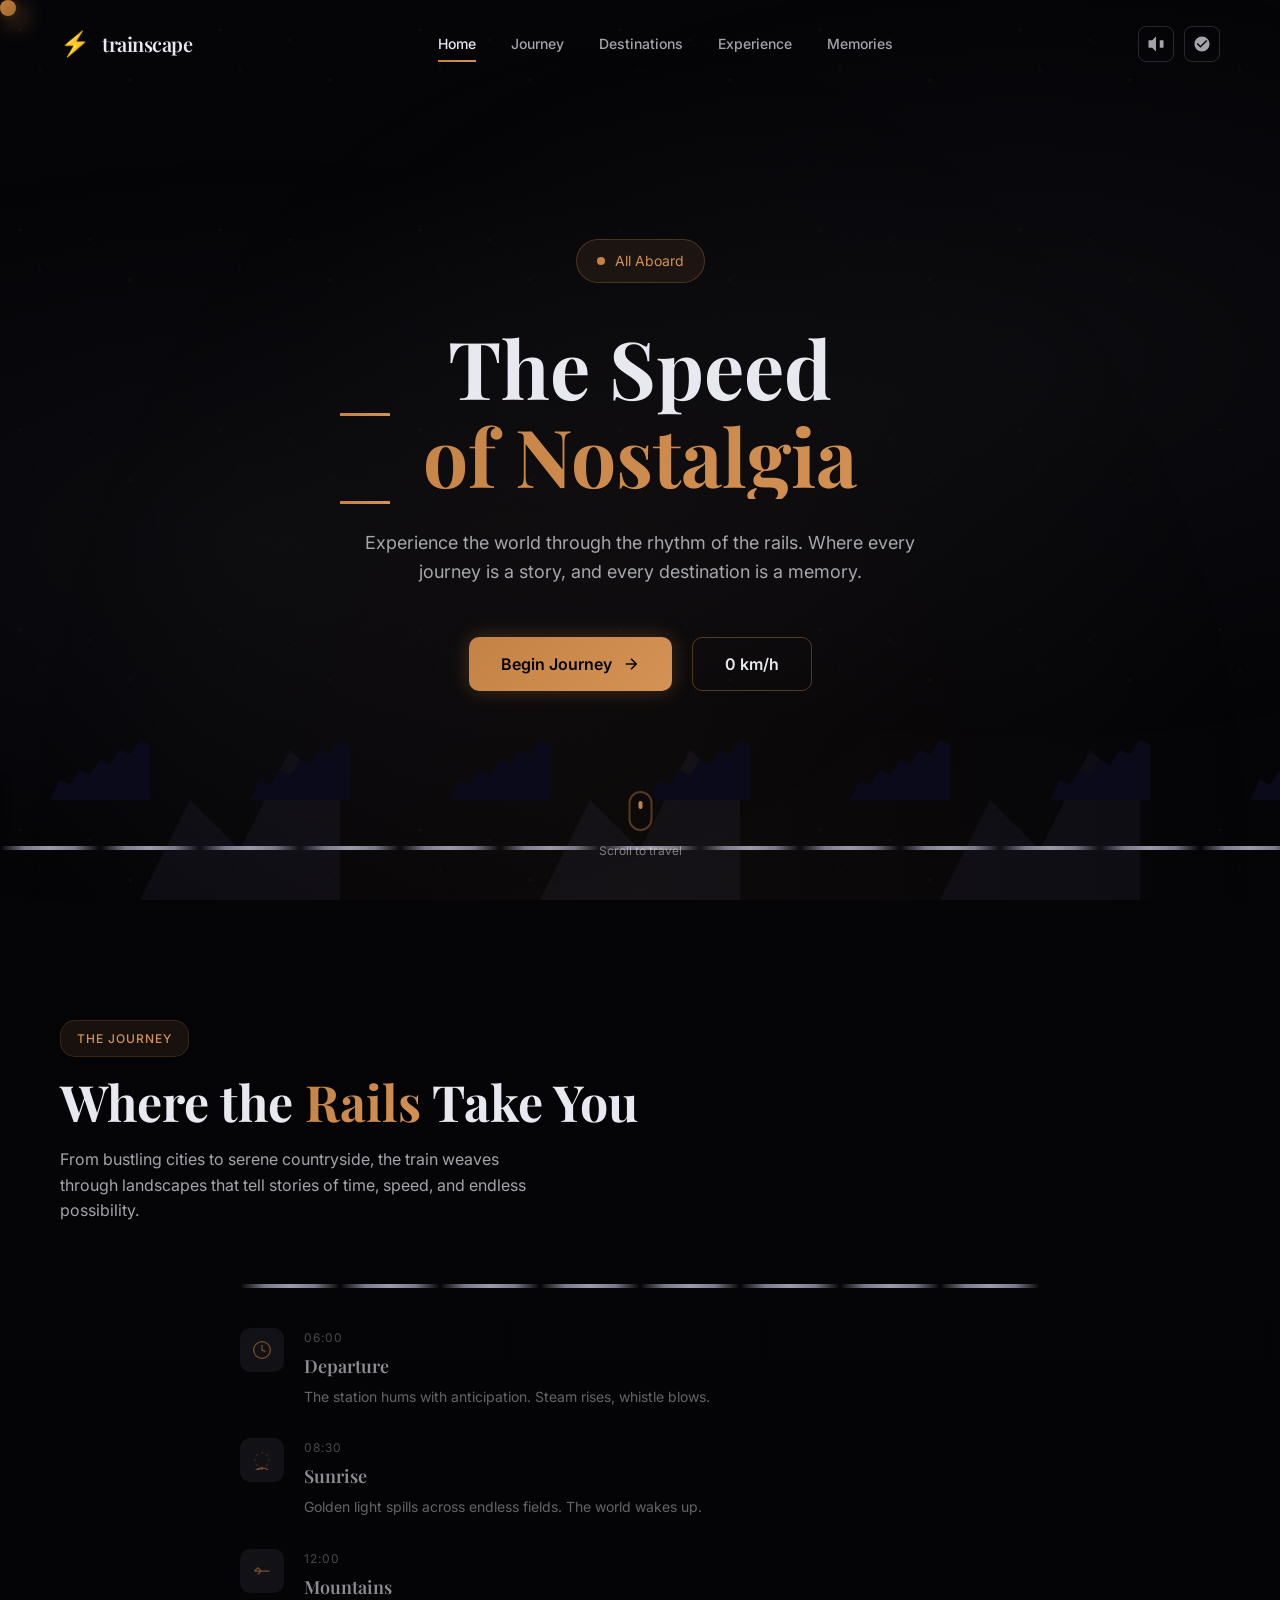
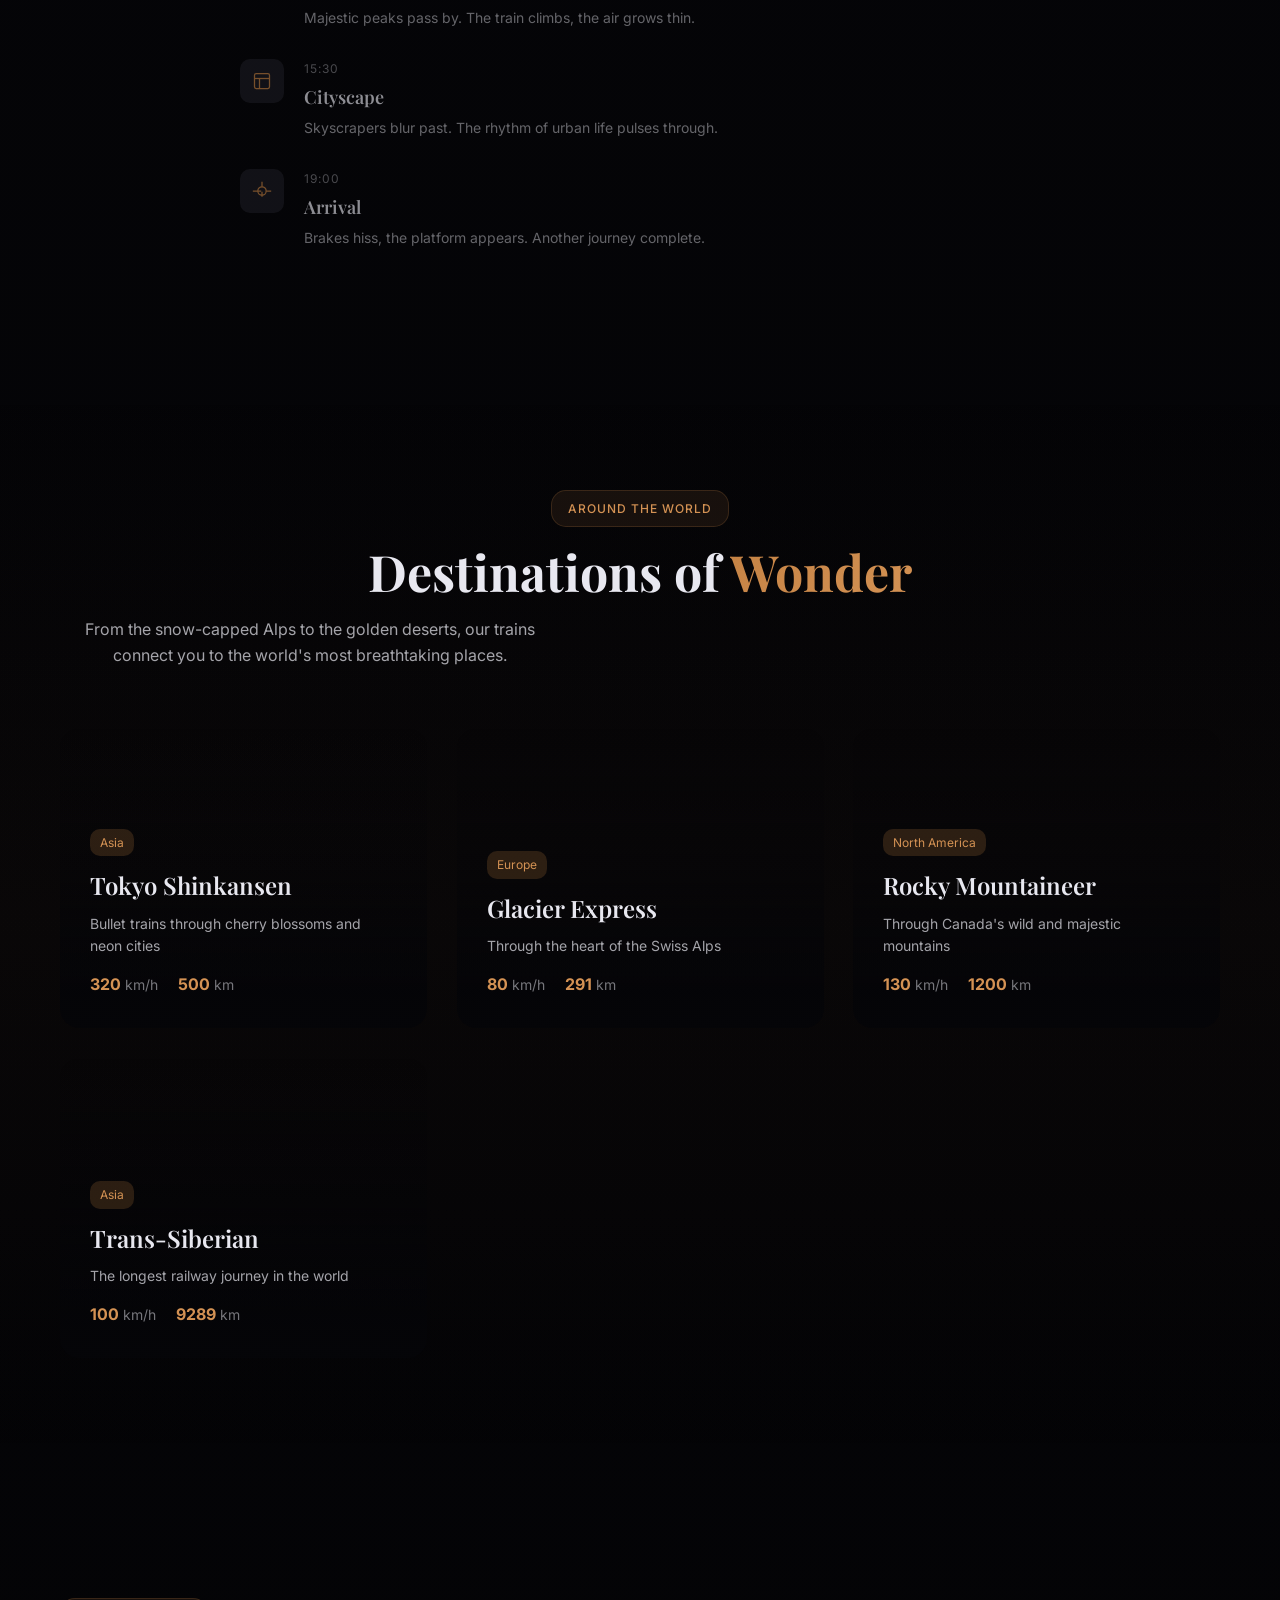
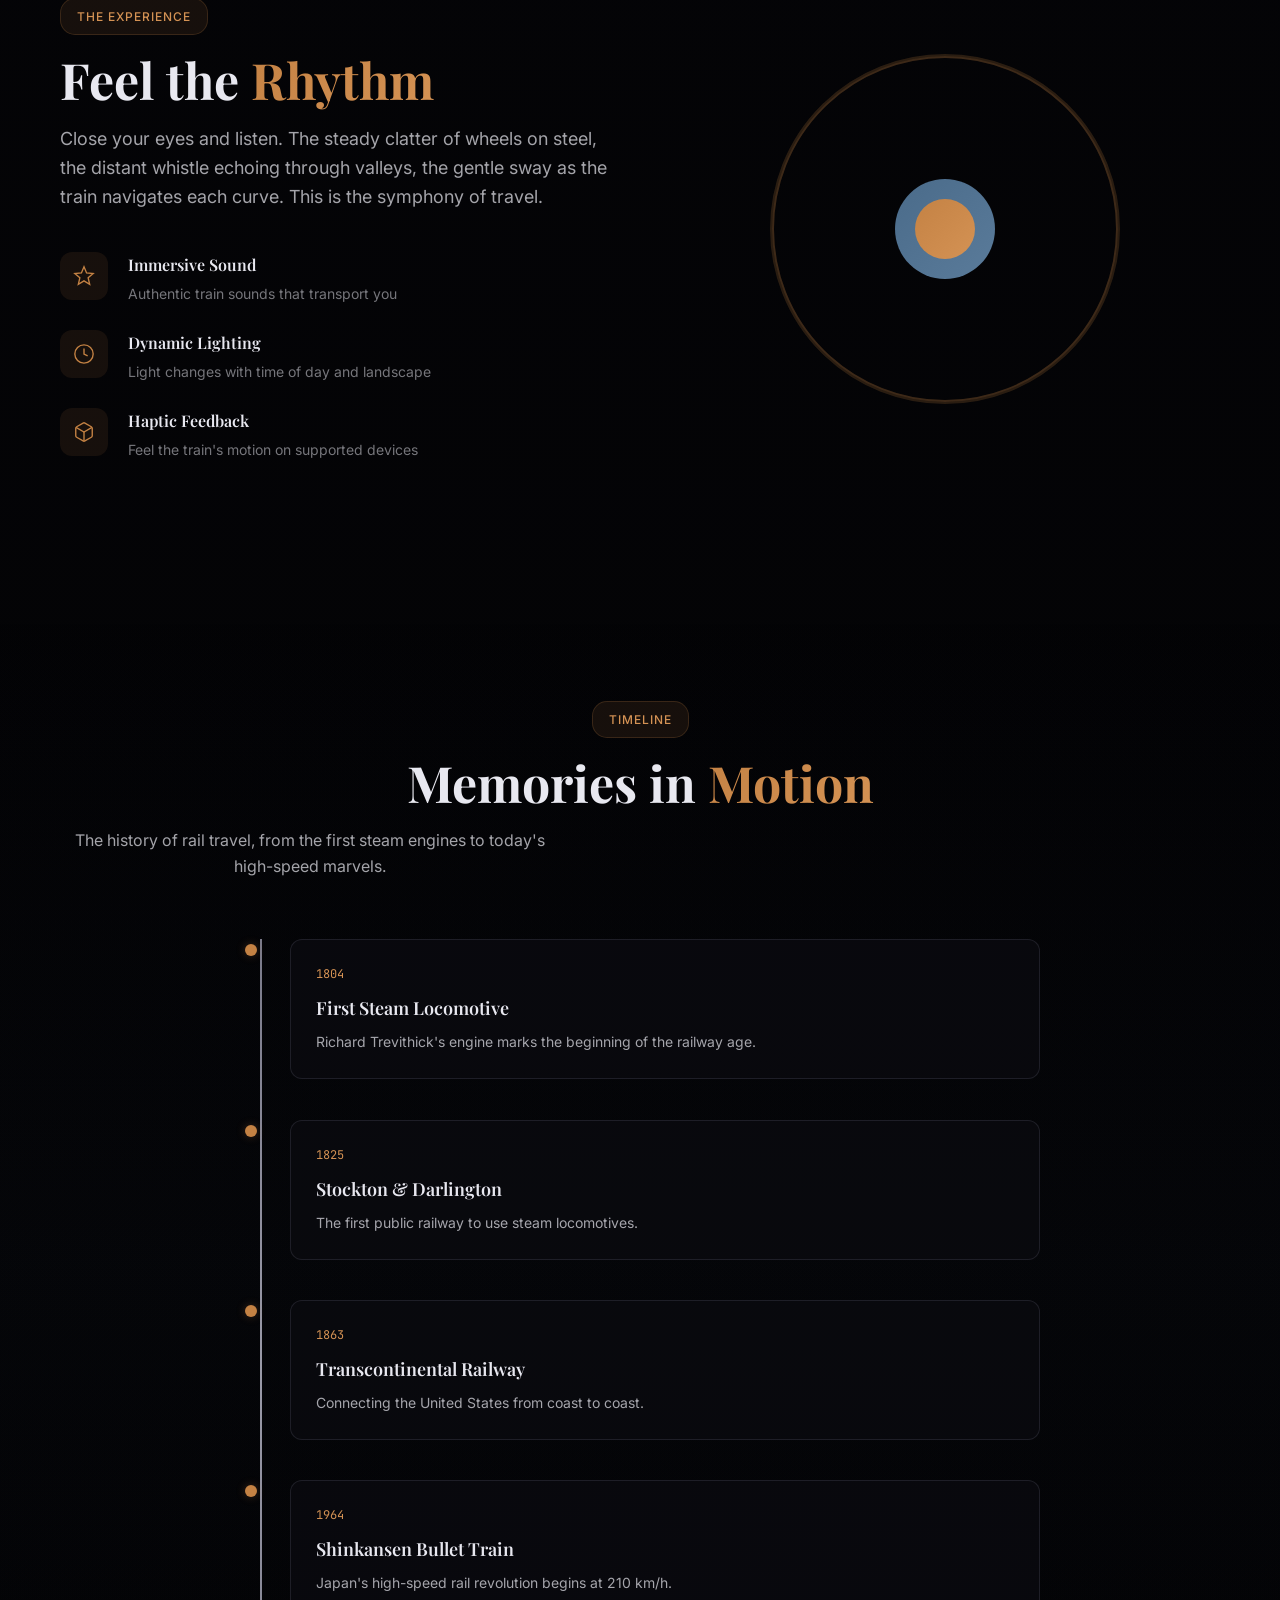
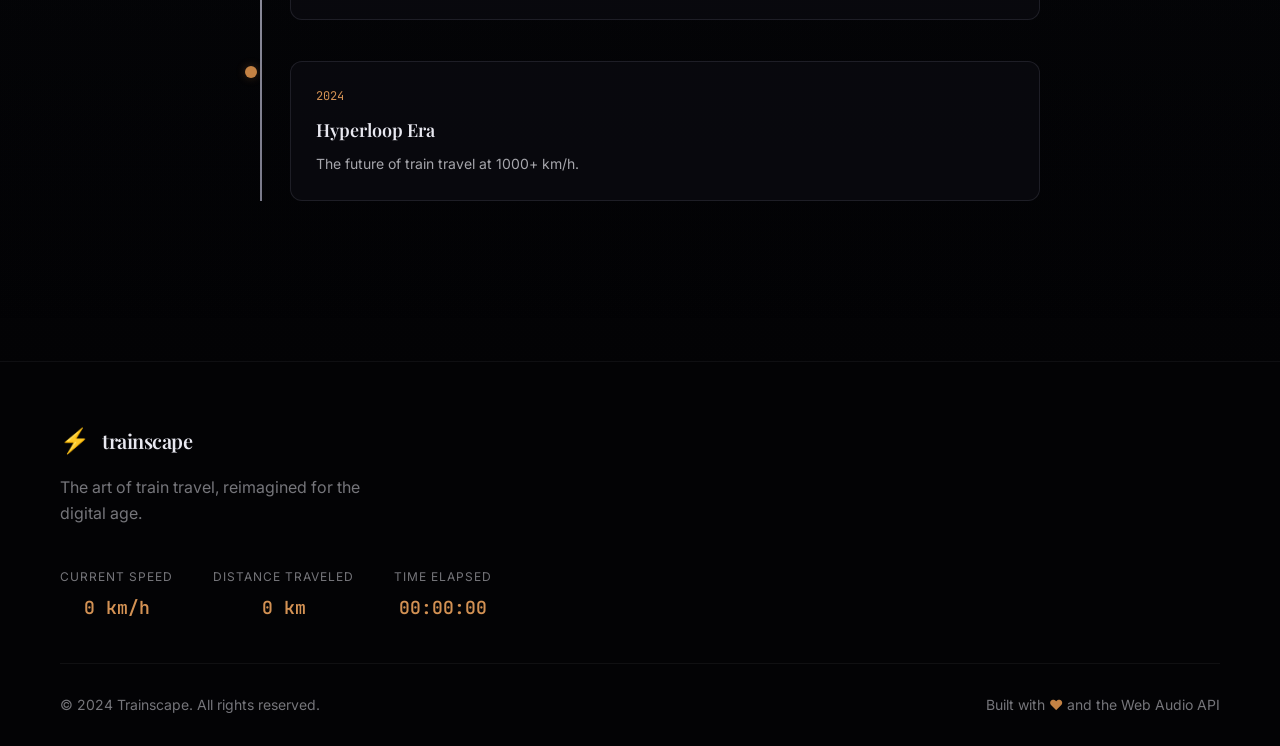
==== trainscape/index.html @ 90fedcbd "feat: Add Trainscape - immersive train travel experience with advanced browser interactions Research" ====
<!DOCTYPE html>
<html lang="en">
<head>
    <meta charset="UTF-8">
    <meta name="viewport" content="width=device-width, initial-scale=1.0">
    <title>Trainscape | The Speed of Nostalgia</title>
    <meta name="description" content="An artistic journey through speed and landscapes. Experience the nostalgic feeling of train travel around the world.">
    <meta name="theme-color" content="#0a0a1a">
    <link rel="stylesheet" href="css/styles.css">
    <link href="https://fonts.googleapis.com/css2?family=Playfair+Display:wght@400;500;600;700&family=Inter:wght@300;400;500;600&family=JetBrains+Mono:wght@400;500&display=swap" rel="stylesheet">
    <!-- Preload for performance -->
    <link rel="preload" href="js/main.js" as="script">
</head>
<body>
    <!-- Audio Context for Web Audio API -->
    <audio id="trainAmbient" loop>
        <source src="assets/sounds/train-ambient.mp3" type="audio/mpeg">
    </audio>
    <audio id="trainPassing" loop>
        <source src="assets/sounds/train-passing.mp3" type="audio/mpeg">
    </audio>
    <audio id="stationAnnouncement">
        <source src="assets/sounds/station-announcement.mp3" type="audio/mpeg">
    </audio>
    <audio id="clickSound">
        <source src="assets/sounds/click.mp3" type="audio/wav">
    </audio>

    <!-- Parallax Layers Container -->
    <div id="parallaxContainer" class="parallax-container">
        <!-- Background Layers -->
        <div class="parallax-layer layer-1" data-speed="0.1"></div>
        <div class="parallax-layer layer-2" data-speed="0.2"></div>
        <div class="parallax-layer layer-3" data-speed="0.3"></div>
        <div class="parallax-layer layer-4" data-speed="0.4"></div>
        
        <!-- Train Track Layer -->
        <div class="track-container" id="trackContainer">
            <div class="track" id="track"></div>
            <div class="train" id="train">
                <div class="train-engine"></div>
                <div class="train-carriage"></div>
                <div class="train-carriage"></div>
                <div class="train-carriage"></div>
                <div class="train-smoke" id="trainSmoke"></div>
            </div>
        </div>
        
        <!-- Floating Particles -->
        <div id="particles" class="particles"></div>
    </div>

    <!-- Navigation -->
    <nav id="mainNav" class="nav">
        <div class="nav-container">
            <a href="#" class="logo" id="logo">
                <span class="logo-icon">&#9889;</span>
                <span class="logo-text">trainscape</span>
            </a>
            <ul class="nav-links">
                <li><a href="#home" class="nav-link active" data-hover="Home">Home</a></li>
                <li><a href="#journey" class="nav-link" data-hover="Journey">Journey</a></li>
                <li><a href="#destinations" class="nav-link" data-hover="Destinations">Destinations</a></li>
                <li><a href="#experience" class="nav-link" data-hover="Experience">Experience</a></li>
                <li><a href="#memories" class="nav-link" data-hover="Memories">Memories</a></li>
            </ul>
            <div class="nav-controls">
                <button id="soundToggle" class="control-btn sound-btn" aria-label="Toggle sound">
                    <svg class="icon-on" viewBox="0 0 24 24" fill="currentColor">
                        <path d="M12 2L7 7H2v10h5l5 5V7H12V2zM17 7v10h5V7h-5z"/>
                    </svg>
                    <svg class="icon-off" viewBox="0 0 24 24" fill="currentColor">
                        <path d="M16.5 12c0-1.77-1.02-3.29-2.5-4.03v2.21l2.45 2.45c.03-.2.05-.41.05-.63zm2.5 0c0 .94-.2 1.82-.54 2.64l1.51 1.51C20.63 14.91 21 13.5 21 12c0-4.28-2.99-7.86-7-8.77v2.06c2.89.86 5 3.54 5 6.71zM4.27 3L3 4.27 7.73 9H3v6h4l5 5v-6.73l4.25 4.25c-.67.52-1.42.93-2.25 1.18v2.06c1.38-.31 2.63-.95 3.69-1.81L19.73 21 21 19.73l-9-9L4.27 3zM12 4L9.91 6.09 12 8.18V4z"/>
                    </svg>
                </button>
                <button id="motionToggle" class="control-btn motion-btn" aria-label="Toggle motion effects">
                    <svg viewBox="0 0 24 24" fill="currentColor">
                        <path d="M12 2C6.48 2 2 6.48 2 12s4.48 10 10 10 10-4.48 10-10S17.52 2 12 2zm-2 15l-5-5 1.41-1.41L10 14.17l7.59-7.59L19 8l-9 9z"/>
                    </svg>
                </button>
            </div>
            <button class="mobile-menu-btn" id="mobileMenuBtn" aria-label="Toggle menu">
                <span></span>
                <span></span>
                <span></span>
            </button>
        </div>
    </nav>

    <!-- Mobile Menu -->
    <div id="mobileMenu" class="mobile-menu">
        <ul class="mobile-nav-links">
            <li><a href="#home" class="mobile-nav-link">Home</a></li>
            <li><a href="#journey" class="mobile-nav-link">Journey</a></li>
            <li><a href="#destinations" class="mobile-nav-link">Destinations</a></li>
            <li><a href="#experience" class="mobile-nav-link">Experience</a></li>
            <li><a href="#memories" class="mobile-nav-link">Memories</a></li>
        </ul>
    </div>

    <!-- Main Content -->
    <main id="mainContent">
        <!-- Hero Section -->
        <section id="home" class="hero">
            <div class="hero-content">
                <div class="hero-badge" id="heroBadge">
                    <span class="badge-dot"></span>
                    <span class="badge-text" id="badgeText">All Aboard</span>
                </div>
                <h1 class="hero-title">
                    <span class="title-line" data-text="The Speed">The Speed</span>
                    <span class="title-line accent" data-text="of Nostalgia">of Nostalgia</span>
                </h1>
                <p class="hero-description" id="heroDescription">
                    Experience the world through the rhythm of the rails. 
                    Where every journey is a story, and every destination is a memory.
                </p>
                <div class="hero-buttons">
                    <button class="btn btn-primary btn-explore" id="exploreBtn">
                        <span>Begin Journey</span>
                        <svg class="btn-arrow" viewBox="0 0 24 24" fill="none" stroke="currentColor" stroke-width="2">
                            <path d="M5 12h14M12 5l7 7-7 7"/>
                        </svg>
                    </button>
                    <button class="btn btn-secondary btn-speed" id="speedBtn">
                        <span id="speedDisplay">0 km/h</span>
                    </button>
                </div>
            </div>
            <div class="hero-visual">
                <div class="landscape-silhouette" id="landscape"></div>
            </div>
            <div class="scroll-indicator">
                <div class="mouse">
                    <div class="wheel"></div>
                </div>
                <span>Scroll to travel</span>
            </div>
        </section>

        <!-- Journey Section -->
        <section id="journey" class="journey">
            <div class="section-container">
                <div class="section-header">
                    <span class="section-tag">The Journey</span>
                    <h2 class="section-title">Where the <span class="accent">Rails</span> Take You</h2>
                    <p class="section-description">
                        From bustling cities to serene countryside, the train weaves through 
                        landscapes that tell stories of time, speed, and endless possibility.
                    </p>
                </div>
                <div class="journey-timeline" id="journeyTimeline">
                    <div class="timeline-track">
                        <div class="timeline-progress" id="timelineProgress"></div>
                    </div>
                    <div class="timeline-items">
                        <div class="timeline-item" data-time="06:00">
                            <div class="item-icon">
                                <svg viewBox="0 0 24 24" fill="none" stroke="currentColor" stroke-width="1.5">
                                    <circle cx="12" cy="12" r="10"/>
                                    <path d="M12 6v6l4 2"/>
                                </svg>
                            </div>
                            <div class="item-content">
                                <span class="item-time">06:00</span>
                                <h3>Departure</h3>
                                <p>The station hums with anticipation. Steam rises, whistle blows.</p>
                            </div>
                        </div>
                        <div class="timeline-item" data-time="08:30">
                            <div class="item-icon">
                                <svg viewBox="0 0 24 24" fill="none" stroke="currentColor" stroke-width="1.5">
                                    <path d="M12 21.5c-6.63 0-12 5.37-12 12s5.37-12 12-12 12 5.37 12 12-5.37 12-12 12z"/>
                                    <path d="M12 3v1m0 16v1M3 12h1m16 0h1M5.636 5.636l.707.707M17.636 17.636l.707.707M5.636 18.364l.707-.707M17.636 6.364l.707-.707"/>
                                </svg>
                            </div>
                            <div class="item-content">
                                <span class="item-time">08:30</span>
                                <h3>Sunrise</h3>
                                <p>Golden light spills across endless fields. The world wakes up.</p>
                            </div>
                        </div>
                        <div class="timeline-item" data-time="12:00">
                            <div class="item-icon">
                                <svg viewBox="0 0 24 24" fill="none" stroke="currentColor" stroke-width="1.5">
                                    <path d="M3 12h18M3 12l4-4m0 0l4 4-4 4"/>
                                </svg>
                            </div>
                            <div class="item-content">
                                <span class="item-time">12:00</span>
                                <h3>Mountains</h3>
                                <p>Majestic peaks pass by. The train climbs, the air grows thin.</p>
                            </div>
                        </div>
                        <div class="timeline-item" data-time="15:30">
                            <div class="item-icon">
                                <svg viewBox="0 0 24 24" fill="none" stroke="currentColor" stroke-width="1.5">
                                    <rect x="3" y="3" width="18" height="18" rx="2"/>
                                    <line x1="3" y1="9" x2="21" y2="9"/>
                                    <line x1="9" y1="21" x2="9" y2="9"/>
                                </svg>
                            </div>
                            <div class="item-content">
                                <span class="item-time">15:30</span>
                                <h3>Cityscape</h3>
                                <p>Skyscrapers blur past. The rhythm of urban life pulses through.</p>
                            </div>
                        </div>
                        <div class="timeline-item" data-time="19:00">
                            <div class="item-icon">
                                <svg viewBox="0 0 24 24" fill="none" stroke="currentColor" stroke-width="1.5">
                                    <circle cx="12" cy="12" r="5"/>
                                    <path d="M12 1v6m0 6v6m11-7h-6m-6 0H1"/>
                                </svg>
                            </div>
                            <div class="item-content">
                                <span class="item-time">19:00</span>
                                <h3>Arrival</h3>
                                <p>Brakes hiss, the platform appears. Another journey complete.</p>
                            </div>
                        </div>
                    </div>
                </div>
            </div>
        </section>

        <!-- Destinations Section -->
        <section id="destinations" class="destinations">
            <div class="section-container">
                <div class="section-header centered">
                    <span class="section-tag">Around the World</span>
                    <h2 class="section-title">Destinations of <span class="accent">Wonder</span></h2>
                    <p class="section-description">
                        From the snow-capped Alps to the golden deserts, our trains connect you to the world's most breathtaking places.
                    </p>
                </div>
                <div class="destinations-grid">
                    <div class="destination-card" data-destination="tokyo">
                        <div class="card-image" data-bg="tokyo"></div>
                        <div class="card-overlay"></div>
                        <div class="card-content">
                            <span class="card-continent">Asia</span>
                            <h3 class="card-title">Tokyo Shinkansen</h3>
                            <p class="card-description">Bullet trains through cherry blossoms and neon cities</p>
                            <div class="card-stats">
                                <span class="stat"><strong>320</strong> km/h</span>
                                <span class="stat"><strong>500</strong> km</span>
                            </div>
                        </div>
                    </div>
                    <div class="destination-card" data-destination="alps">
                        <div class="card-image" data-bg="alps"></div>
                        <div class="card-overlay"></div>
                        <div class="card-content">
                            <span class="card-continent">Europe</span>
                            <h3 class="card-title">Glacier Express</h3>
                            <p class="card-description">Through the heart of the Swiss Alps</p>
                            <div class="card-stats">
                                <span class="stat"><strong>80</strong> km/h</span>
                                <span class="stat"><strong>291</strong> km</span>
                            </div>
                        </div>
                    </div>
                    <div class="destination-card" data-destination="rockies">
                        <div class="card-image" data-bg="rockies"></div>
                        <div class="card-overlay"></div>
                        <div class="card-content">
                            <span class="card-continent">North America</span>
                            <h3 class="card-title">Rocky Mountaineer</h3>
                            <p class="card-description">Through Canada's wild and majestic mountains</p>
                            <div class="card-stats">
                                <span class="stat"><strong>130</strong> km/h</span>
                                <span class="stat"><strong>1200</strong> km</span>
                            </div>
                        </div>
                    </div>
                    <div class="destination-card" data-destination="transsiberian">
                        <div class="card-image" data-bg="transsiberian"></div>
                        <div class="card-overlay"></div>
                        <div class="card-content">
                            <span class="card-continent">Asia</span>
                            <h3 class="card-title">Trans-Siberian</h3>
                            <p class="card-description">The longest railway journey in the world</p>
                            <div class="card-stats">
                                <span class="stat"><strong>100</strong> km/h</span>
                                <span class="stat"><strong>9289</strong> km</span>
                            </div>
                        </div>
                    </div>
                </div>
            </div>
        </section>

        <!-- Experience Section -->
        <section id="experience" class="experience">
            <div class="section-container">
                <div class="experience-content">
                    <div class="experience-text">
                        <span class="section-tag">The Experience</span>
                        <h2 class="section-title">Feel the <span class="accent">Rhythm</span></h2>
                        <p class="experience-description">
                            Close your eyes and listen. The steady clatter of wheels on steel, 
                            the distant whistle echoing through valleys, the gentle sway as 
                            the train navigates each curve. This is the symphony of travel.
                        </p>
                        <div class="experience-features">
                            <div class="feature-item">
                                <div class="feature-icon">
                                    <svg viewBox="0 0 24 24" fill="none" stroke="currentColor" stroke-width="1.5">
                                        <path d="M12 17.27L18.18 21l-1.64-7.03L22 9.24l-7.19-.61L12 2 9.19 8.63 2 9.24l5.46 4.73L5.82 21z"/>
                                    </svg>
                                </div>
                                <div class="feature-text">
                                    <h4>Immersive Sound</h4>
                                    <p>Authentic train sounds that transport you</p>
                                </div>
                            </div>
                            <div class="feature-item">
                                <div class="feature-icon">
                                    <svg viewBox="0 0 24 24" fill="none" stroke="currentColor" stroke-width="1.5">
                                        <circle cx="12" cy="12" r="10"/>
                                        <path d="M12 6v6l4 2"/>
                                    </svg>
                                </div>
                                <div class="feature-text">
                                    <h4>Dynamic Lighting</h4>
                                    <p>Light changes with time of day and landscape</p>
                                </div>
                            </div>
                            <div class="feature-item">
                                <div class="feature-icon">
                                    <svg viewBox="0 0 24 24" fill="none" stroke="currentColor" stroke-width="1.5">
                                        <path d="M21 16V8a2 2 0 0 0-1-1.73l-7-4a2 2 0 0 0-2 0l-7 4A2 2 0 0 0 3 8v8a2 2 0 0 0 1 1.73l7 4a2 2 0 0 0 2 0l7-4A2 2 0 0 0 21 16z"/>
                                        <polyline points="3.27 6.96 12 12.01 20.73 6.96"/>
                                        <line x1="12" y1="22.08" x2="12" y2="12"/>
                                    </svg>
                                </div>
                                <div class="feature-text">
                                    <h4>Haptic Feedback</h4>
                                    <p>Feel the train's motion on supported devices</p>
                                </div>
                            </div>
                        </div>
                    </div>
                    <div class="experience-visual">
                        <div class="visual-container" id="experienceVisual">
                            <div class="sound-wave" id="soundWave"></div>
                            <div class="motion-circle" id="motionCircle"></div>
                            <div class="haptic-pulse" id="hapticPulse"></div>
                        </div>
                    </div>
                </div>
            </div>
        </section>

        <!-- Memories Section -->
        <section id="memories" class="memories">
            <div class="section-container">
                <div class="section-header centered">
                    <span class="section-tag">Timeline</span>
                    <h2 class="section-title">Memories in <span class="accent">Motion</span></h2>
                    <p class="section-description">
                        The history of rail travel, from the first steam engines to today's high-speed marvels.
                    </p>
                </div>
                <div class="memories-timeline">
                    <div class="memory-item" data-year="1804">
                        <div class="memory-marker"></div>
                        <div class="memory-content">
                            <span class="memory-year">1804</span>
                            <h3>First Steam Locomotive</h3>
                            <p>Richard Trevithick's engine marks the beginning of the railway age.</p>
                        </div>
                    </div>
                    <div class="memory-item" data-year="1825">
                        <div class="memory-marker"></div>
                        <div class="memory-content">
                            <span class="memory-year">1825</span>
                            <h3>Stockton & Darlington</h3>
                            <p>The first public railway to use steam locomotives.</p>
                        </div>
                    </div>
                    <div class="memory-item" data-year="1863">
                        <div class="memory-marker"></div>
                        <div class="memory-content">
                            <span class="memory-year">1863</span>
                            <h3>Transcontinental Railway</h3>
                            <p>Connecting the United States from coast to coast.</p>
                        </div>
                    </div>
                    <div class="memory-item" data-year="1964">
                        <div class="memory-marker"></div>
                        <div class="memory-content">
                            <span class="memory-year">1964</span>
                            <h3>Shinkansen Bullet Train</h3>
                            <p>Japan's high-speed rail revolution begins at 210 km/h.</p>
                        </div>
                    </div>
                    <div class="memory-item" data-year="2024">
                        <div class="memory-marker"></div>
                        <div class="memory-content">
                            <span class="memory-year">2024</span>
                            <h3>Hyperloop Era</h3>
                            <p>The future of train travel at 1000+ km/h.</p>
                        </div>
                    </div>
                </div>
            </div>
        </section>

        <!-- Footer -->
        <footer class="footer">
            <div class="footer-container">
                <div class="footer-brand">
                    <a href="#" class="logo">
                        <span class="logo-icon">&#9889;</span>
                        <span class="logo-text">trainscape</span>
                    </a>
                    <p>The art of train travel, reimagined for the digital age.</p>
                </div>
                <div class="footer-info">
                    <div class="info-item">
                        <span class="info-label">Current Speed</span>
                        <span class="info-value" id="footerSpeed">0 km/h</span>
                    </div>
                    <div class="info-item">
                        <span class="info-label">Distance Traveled</span>
                        <span class="info-value" id="footerDistance">0 km</span>
                    </div>
                    <div class="info-item">
                        <span class="info-label">Time Elapsed</span>
                        <span class="info-value" id="footerTime">00:00:00</span>
                    </div>
                </div>
                <div class="footer-bottom">
                    <p>&copy; 2024 Trainscape. All rights reserved.</p>
                    <p>Built with <span class="heart">&#10084;</span> and the Web Audio API</p>
                </div>
            </div>
        </footer>
    </main>

    <!-- Custom Cursor -->
    <div id="customCursor" class="custom-cursor"></div>
    <div id="cursorTrail" class="cursor-trail"></div>

    <!-- Device Orientation Indicator (for debugging) -->
    <div id="orientationDebug" class="debug-panel">
        <span id="orientationText"></span>
    </div>

    <!-- Touch Feedback -->
    <div id="touchFeedback" class="touch-feedback"></div>

    <script src="js/main.js"></script>
</body>
</html>
---- trainscape/css/styles.css ----
/**
 * TRAINSCAPE - The Speed of Nostalgia
 * A dark, artistic train travel experience
 * 
 * Theme: Dark, moody, nostalgic with speed and landscape focus
 * Colors: Deep blacks, warm amber, cool blues, metallic silver
 */

/* ============================================
   CSS CUSTOM PROPERTIES
   ============================================ */
:root {
    /* Color Palette - Dark & Moody */
    --bg-dark: #050508;
    --bg-darker: #030305;
    --bg-card: rgba(10, 10, 15, 0.8);
    --bg-card-hover: rgba(20, 20, 30, 0.9);
    
    /* Accent Colors */
    --primary: #c48244;
    --primary-light: #d49254;
    --primary-dark: #a46224;
    --primary-glow: rgba(196, 130, 68, 0.3);
    
    --secondary: #4a6b8a;
    --secondary-light: #5a7b9a;
    --secondary-dark: #3a5b7a;
    --secondary-glow: rgba(74, 107, 138, 0.3);
    
    --accent: #b8a082;
    --accent-light: #c8b092;
    --accent-dark: #988062;
    --accent-glow: rgba(184, 160, 130, 0.3);
    
    --metallic: #7a7a8a;
    --metallic-light: #9a9aa8;
    --metallic-dark: #5a5a68;
    
    /* Text Colors */
    --text-primary: #e8e8f0;
    --text-secondary: rgba(232, 232, 240, 0.7);
    --text-muted: rgba(232, 232, 240, 0.5);
    --text-inverse: #050508;
    
    /* Gradients */
    --gradient-primary: linear-gradient(135deg, var(--primary) 0%, var(--primary-light) 100%);
    --gradient-secondary: linear-gradient(135deg, var(--secondary) 0%, var(--secondary-light) 100%);
    --gradient-dark: linear-gradient(180deg, var(--bg-dark) 0%, var(--bg-darker) 100%);
    --gradient-metallic: linear-gradient(135deg, var(--metallic) 0%, var(--metallic-light) 100%);
    --gradient-fire: linear-gradient(135deg, #ff4500 0%, #ff6b35 50%, #ff8c42 100%);
    
    /* Spacing */
    --section-padding: 120px 0;
    --container-width: 1200px;
    
    /* Typography */
    --font-display: 'Playfair Display', serif;
    --font-body: 'Inter', sans-serif;
    --font-mono: 'JetBrains Mono', monospace;
    
    /* Transitions */
    --transition-fast: 0.15s ease;
    --transition-normal: 0.3s ease;
    --transition-slow: 0.6s ease;
    --transition-very-slow: 1.2s ease;
    
    /* Shadows */
    --shadow-sm: 0 2px 4px rgba(0, 0, 0, 0.3);
    --shadow-md: 0 8px 16px rgba(0, 0, 0, 0.4);
    --shadow-lg: 0 20px 40px rgba(0, 0, 0, 0.5);
    --shadow-glow: 0 0 30px var(--primary-glow);
    --shadow-glow-secondary: 0 0 30px var(--secondary-glow);
    
    /* Z-index layers */
    --z-background: -2;
    --z-parallax: -1;
    --z-content: 1;
    --z-nav: 100;
    --z-modal: 200;
    --z-cursor: 9999;
    --z-debug: 10000;
}

/* ============================================
   RESET & BASE STYLES
   ============================================ */
*, *::before, *::after {
    margin: 0;
    padding: 0;
    box-sizing: border-box;
}

html {
    scroll-behavior: smooth;
    font-size: 16px;
    -webkit-font-smoothing: antialiased;
    -moz-osx-font-smoothing: grayscale;
}

body {
    font-family: var(--font-body);
    background: var(--bg-dark);
    color: var(--text-primary);
    line-height: 1.6;
    overflow-x: hidden;
    min-height: 100vh;
    background: var(--gradient-dark);
}

/* Selection */
::selection {
    background: var(--primary);
    color: var(--text-inverse);
}

/* Scrollbar */
::-webkit-scrollbar {
    width: 6px;
}

::-webkit-scrollbar-track {
    background: var(--bg-darker);
}

::-webkit-scrollbar-thumb {
    background: var(--metallic-dark);
    border-radius: 3px;
}

::-webkit-scrollbar-thumb:hover {
    background: var(--metallic);
}

/* ============================================
   PARALLAX CONTAINER & LAYERS
   ============================================ */
.parallax-container {
    position: fixed;
    top: 0;
    left: 0;
    width: 100%;
    height: 100%;
    z-index: var(--z-parallax);
    pointer-events: none;
    overflow: hidden;
}

.parallax-layer {
    position: absolute;
    top: 0;
    left: 0;
    width: 100%;
    height: 100%;
    will-change: transform;
}

/* Layer 1 - Deep Background (Stars/Night Sky) */
.layer-1 {
    background: radial-gradient(ellipse at 50% 50%, #0a0a1a 0%, #030305 100%);
    background-image: 
        radial-gradient(2px 2px at 20px 30px, rgba(196, 130, 68, 0.1), transparent),
        radial-gradient(2px 2px at 40px 70px, rgba(74, 107, 138, 0.1), transparent),
        radial-gradient(1px 1px at 90px 40px, rgba(255, 255, 255, 0.15), transparent),
        radial-gradient(2px 2px at 130px 80px, rgba(196, 130, 68, 0.1), transparent),
        radial-gradient(1px 1px at 160px 120px, rgba(255, 255, 255, 0.1), transparent);
    background-size: 200px 200px;
    animation: twinkle 8s ease-in-out infinite;
}

@keyframes twinkle {
    0%, 100% { opacity: 1; }
    50% { opacity: 0.8; }
}

/* Layer 2 - Distant Mountains */
.layer-2 {
    background: linear-gradient(to bottom, 
        transparent 0%, 
        rgba(30, 30, 40, 0.3) 50%, 
        transparent 100%);
    background-image: 
        url("data:image/svg+xml,%3Csvg width='200' height='200' viewBox='0 0 200 200' xmlns='http://www.w3.org/2000/svg'%3E%3Cpath d='M0 200 L50 100 L100 150 L150 50 L200 100 L200 200 Z' fill='%231a1a28' fill-opacity='0.4'/%3E%3C/svg%3E");
    background-size: 400px 200px;
    background-repeat: repeat-x;
    background-position: center bottom;
}

/* Layer 3 - Midground (Clouds/Fog) */
.layer-3 {
    background: 
        radial-gradient(ellipse at 20% 60%, rgba(40, 40, 50, 0.2) 0%, transparent 50%),
        radial-gradient(ellipse at 80% 40%, rgba(40, 40, 50, 0.2) 0%, transparent 50%);
    animation: clouds 30s linear infinite;
}

@keyframes clouds {
    from { background-position: 0% 0%; }
    to { background-position: 100% 0%; }
}

/* Layer 4 - Foreground (Atmospheric) */
.layer-4 {
    background: radial-gradient(ellipse at 50% 100%, 
        rgba(196, 130, 68, 0.05) 0%, 
        transparent 70%);
}

/* Track Container */
.track-container {
    position: absolute;
    bottom: 0;
    left: 0;
    width: 100%;
    height: 200px;
    z-index: 10;
}

.track {
    position: absolute;
    bottom: 50px;
    left: 0;
    width: 100%;
    height: 4px;
    background: linear-gradient(to right, 
        transparent, 
        var(--metallic), 
        var(--metallic-light), 
        var(--metallic), 
        transparent);
    background-size: 100px 4px;
    background-repeat: repeat-x;
    animation: track-move 20s linear infinite;
}

@keyframes track-move {
    from { background-position: 0% 0%; }
    to { background-position: 100px 0%; }
}

/* Train */
.train {
    position: absolute;
    bottom: 60px;
    left: -200px;
    width: 150px;
    height: 60px;
    z-index: 20;
    transform: translateX(0);
    transition: transform 0.3s ease;
}

.train-engine {
    position: absolute;
    left: 0;
    bottom: 0;
    width: 80px;
    height: 60px;
    background: var(--gradient-metallic);
    border-radius: 10px 10px 0 0;
    box-shadow: 0 0 20px var(--metallic-glow);
}

.train-engine::before {
    content: '';
    position: absolute;
    left: 5px;
    top: 5px;
    width: 15px;
    height: 15px;
    background: var(--primary);
    border-radius: 50%;
    box-shadow: 0 0 10px var(--primary-glow);
}

.train-engine::after {
    content: '';
    position: absolute;
    left: 25px;
    top: 5px;
    width: 15px;
    height: 15px;
    background: var(--primary);
    border-radius: 50%;
    box-shadow: 0 0 10px var(--primary-glow);
}

.train-carriage {
    position: absolute;
    width: 40px;
    height: 50px;
    background: var(--metallic-dark);
    border-radius: 5px 5px 0 0;
    box-shadow: 0 0 10px rgba(0, 0, 0, 0.5);
}

.train-carriage:nth-child(2) { left: 80px; }
.train-carriage:nth-child(3) { left: 120px; }
.train-carriage:nth-child(4) { left: 160px; }

.train-smoke {
    position: absolute;
    left: -20px;
    top: -40px;
    width: 40px;
    height: 80px;
    background: linear-gradient(to top, 
        rgba(100, 100, 100, 0.3), 
        rgba(100, 100, 100, 0.2), 
        transparent);
    border-radius: 50%;
    filter: blur(10px);
    animation: smoke-rise 2s ease-in-out infinite;
}

@keyframes smoke-rise {
    0%, 100% { 
        opacity: 0.5;
        transform: translateY(0) scale(1);
    }
    50% { 
        opacity: 0.8;
        transform: translateY(-20px) scale(1.2);
    }
}

/* Particles */
.particles {
    position: absolute;
    top: 0;
    left: 0;
    width: 100%;
    height: 100%;
    z-index: 5;
}

.particle {
    position: absolute;
    width: 4px;
    height: 4px;
    background: var(--primary);
    border-radius: 50%;
    opacity: 0.6;
    animation: particle-float 10s infinite ease-in-out;
}

@keyframes particle-float {
    0%, 100% { 
        transform: translateY(0) translateX(0);
        opacity: 0.6;
    }
    25% { 
        transform: translateY(-20px) translateX(10px);
        opacity: 0.8;
    }
    50% { 
        transform: translateY(-10px) translateX(-10px);
        opacity: 0.4;
    }
    75% { 
        transform: translateY(-30px) translateX(5px);
        opacity: 0.6;
    }
}

/* ============================================
   NAVIGATION
   ============================================ */
.nav {
    position: fixed;
    top: 0;
    left: 0;
    width: 100%;
    z-index: var(--z-nav);
    padding: 25px 0;
    transition: all var(--transition-normal);
}

.nav.scrolled {
    background: rgba(5, 5, 8, 0.9);
    backdrop-filter: blur(20px);
    -webkit-backdrop-filter: blur(20px);
    border-bottom: 1px solid rgba(122, 122, 138, 0.2);
    padding: 20px 0;
}

.nav-container {
    max-width: var(--container-width);
    margin: 0 auto;
    padding: 0 20px;
    display: flex;
    justify-content: space-between;
    align-items: center;
}

.logo {
    display: flex;
    align-items: center;
    gap: 12px;
    text-decoration: none;
    color: var(--text-primary);
    transition: transform var(--transition-normal);
}

.logo:hover {
    transform: scale(1.02);
}

.logo-icon {
    font-size: 24px;
    color: var(--primary);
    animation: locomotive-icon 3s infinite;
}

@keyframes locomotive-icon {
    0%, 100% { transform: translateX(0); }
    50% { transform: translateX(2px); }
}

.logo-text {
    font-family: var(--font-display);
    font-size: 20px;
    font-weight: 600;
    letter-spacing: -0.5px;
}

.nav-links {
    display: flex;
    list-style: none;
    gap: 35px;
}

.nav-link {
    position: relative;
    color: var(--text-secondary);
    text-decoration: none;
    font-size: 14px;
    font-weight: 500;
    padding: 10px 0;
    transition: color var(--transition-fast);
    cursor: pointer;
}

.nav-link::before {
    content: attr(data-hover);
    position: absolute;
    top: 100%;
    left: 0;
    width: 100%;
    color: var(--primary-light);
    font-size: 12px;
    opacity: 0;
    transform: translateY(10px);
    transition: all var(--transition-fast);
    pointer-events: none;
}

.nav-link:hover::before {
    opacity: 1;
    transform: translateY(5px);
}

.nav-link:hover,
.nav-link.active {
    color: var(--text-primary);
}

.nav-link.active::after {
    content: '';
    position: absolute;
    bottom: 0;
    left: 0;
    width: 100%;
    height: 2px;
    background: var(--gradient-primary);
}

.nav-controls {
    display: flex;
    gap: 10px;
}

.control-btn {
    width: 36px;
    height: 36px;
    border: 1px solid rgba(122, 122, 138, 0.3);
    background: transparent;
    border-radius: 8px;
    color: var(--text-secondary);
    cursor: pointer;
    display: flex;
    align-items: center;
    justify-content: center;
    transition: all var(--transition-fast);
}

.control-btn:hover {
    border-color: var(--metallic);
    color: var(--text-primary);
    background: rgba(122, 122, 138, 0.1);
}

.control-btn.active {
    background: var(--primary);
    border-color: var(--primary);
    color: var(--text-inverse);
}

.control-btn svg {
    width: 18px;
    height: 18px;
}

.control-btn .icon-off {
    display: none;
}

.control-btn.active .icon-on {
    display: none;
}

.control-btn.active .icon-off {
    display: block;
}

/* Mobile Menu */
.mobile-menu-btn {
    display: none;
    flex-direction: column;
    gap: 5px;
    background: none;
    border: none;
    cursor: pointer;
    padding: 5px;
}

.mobile-menu-btn span {
    width: 24px;
    height: 2px;
    background: var(--text-primary);
    transition: all var(--transition-normal);
}

.mobile-menu-btn.active span:nth-child(1) {
    transform: rotate(45deg) translate(5px, 5px);
}

.mobile-menu-btn.active span:nth-child(2) {
    opacity: 0;
}

.mobile-menu-btn.active span:nth-child(3) {
    transform: rotate(-45deg) translate(5px, -5px);
}

.mobile-menu {
    position: fixed;
    top: 0;
    right: -100%;
    width: 80%;
    max-width: 350px;
    height: 100vh;
    background: rgba(10, 10, 15, 0.98);
    backdrop-filter: blur(20px);
    z-index: var(--z-modal);
    transition: right var(--transition-normal);
    padding: 100px 30px 30px;
}

.mobile-menu.active {
    right: 0;
}

.mobile-nav-links {
    list-style: none;
    display: flex;
    flex-direction: column;
    gap: 25px;
}

.mobile-nav-link {
    color: var(--text-primary);
    text-decoration: none;
    font-size: 18px;
    font-weight: 500;
    padding: 10px 0;
    position: relative;
}

.mobile-nav-link::after {
    content: '';
    position: absolute;
    bottom: 0;
    left: 0;
    width: 0;
    height: 2px;
    background: var(--gradient-primary);
    transition: width var(--transition-normal);
}

.mobile-nav-link:hover::after {
    width: 100%;
}

/* ============================================
   HERO SECTION
   ============================================ */
.hero {
    min-height: 100vh;
    display: flex;
    align-items: center;
    justify-content: center;
    position: relative;
    padding: var(--section-padding);
    padding-top: 150px;
}

.hero-content {
    max-width: 700px;
    text-align: center;
    z-index: var(--z-content);
}

.hero-badge {
    display: inline-flex;
    align-items: center;
    gap: 10px;
    background: rgba(196, 130, 68, 0.1);
    border: 1px solid rgba(196, 130, 68, 0.3);
    padding: 10px 20px;
    border-radius: 25px;
    font-size: 14px;
    color: var(--primary-light);
    margin-bottom: 40px;
    transition: all var(--transition-normal);
}

.hero-badge:hover {
    background: rgba(196, 130, 68, 0.2);
    border-color: rgba(196, 130, 68, 0.5);
    transform: translateY(-2px);
}

.badge-dot {
    width: 8px;
    height: 8px;
    background: var(--primary);
    border-radius: 50%;
    animation: badge-pulse 2s infinite;
}

@keyframes badge-pulse {
    0%, 100% { 
        opacity: 1;
        box-shadow: 0 0 10px var(--primary-glow);
    }
    50% { 
        opacity: 0.5;
        box-shadow: 0 0 20px var(--primary-glow);
    }
}

.hero-title {
    font-family: var(--font-display);
    font-size: clamp(40px, 8vw, 80px);
    font-weight: 700;
    line-height: 1.1;
    margin-bottom: 30px;
}

.title-line {
    display: block;
    position: relative;
}

.title-line.accent {
    background: var(--gradient-primary);
    -webkit-background-clip: text;
    -webkit-text-fill-color: transparent;
    background-clip: text;
}

.title-line::after {
    content: '';
    position: absolute;
    bottom: -5px;
    left: 0;
    width: 50px;
    height: 3px;
    background: var(--gradient-primary);
}

.hero-description {
    font-size: 18px;
    color: var(--text-secondary);
    margin-bottom: 50px;
    max-width: 600px;
    margin-left: auto;
    margin-right: auto;
}

.hero-buttons {
    display: flex;
    gap: 20px;
    justify-content: center;
    flex-wrap: wrap;
}

.hero-visual {
    position: absolute;
    bottom: 0;
    left: 0;
    width: 100%;
    height: 300px;
    pointer-events: none;
    overflow: hidden;
}

.landscape-silhouette {
    position: absolute;
    bottom: 0;
    left: 0;
    width: 100%;
    height: 200px;
    background: linear-gradient(to top, 
        var(--bg-darker) 0%, 
        transparent 100%);
    background-image: 
        url("data:image/svg+xml,%3Csvg width='100' height='100' viewBox='0 0 100 100' xmlns='http://www.w3.org/2000/svg'%3E%3Cpath d='M0 100 L10 80 L20 85 L30 70 L40 75 L50 60 L60 65 L70 50 L80 55 L90 40 L100 45 L100 100 Z' fill='%230a0a1a'/%3E%3C/svg%3E");
    background-size: 200px 100px;
    background-repeat: repeat-x;
    animation: landscape-move 60s linear infinite;
}

@keyframes landscape-move {
    from { background-position: 0% 0%; }
    to { background-position: 200px 0%; }
}

.scroll-indicator {
    position: absolute;
    bottom: 40px;
    left: 50%;
    transform: translateX(-50%);
    display: flex;
    flex-direction: column;
    align-items: center;
    gap: 10px;
    color: var(--text-muted);
    font-size: 12px;
    animation: scroll-bounce 2s infinite;
    z-index: var(--z-content);
}

.mouse {
    width: 24px;
    height: 40px;
    border: 2px solid rgba(196, 130, 68, 0.4);
    border-radius: 12px;
    position: relative;
}

.wheel {
    width: 4px;
    height: 8px;
    background: var(--primary);
    border-radius: 2px;
    position: absolute;
    top: 8px;
    left: 50%;
    transform: translateX(-50%);
    animation: wheel-scroll 2s infinite;
}

@keyframes wheel-scroll {
    0%, 100% { 
        opacity: 1;
        top: 8px;
    }
    50% { 
        opacity: 0.3;
        top: 20px;
    }
}

@keyframes scroll-bounce {
    0%, 100% { transform: translateX(-50%) translateY(0); }
    50% { transform: translateX(-50%) translateY(10px); }
}

/* ============================================
   BUTTONS
   ============================================ */
.btn {
    display: inline-flex;
    align-items: center;
    justify-content: center;
    gap: 10px;
    padding: 16px 32px;
    border-radius: 10px;
    font-family: var(--font-body);
    font-size: 16px;
    font-weight: 600;
    text-decoration: none;
    cursor: pointer;
    transition: all var(--transition-normal);
    border: none;
    position: relative;
    overflow: hidden;
}

.btn::before {
    content: '';
    position: absolute;
    top: 0;
    left: -100%;
    width: 100%;
    height: 100%;
    background: linear-gradient(90deg, transparent, rgba(255, 255, 255, 0.1), transparent);
    transition: left 0.5s ease;
}

.btn:hover::before {
    left: 100%;
}

.btn-primary {
    background: var(--gradient-primary);
    color: var(--text-inverse);
    box-shadow: 0 0 20px var(--primary-glow);
}

.btn-primary:hover {
    transform: translateY(-2px);
    box-shadow: 0 0 30px var(--primary-glow);
}

.btn-secondary {
    background: transparent;
    color: var(--text-primary);
    border: 1px solid rgba(196, 130, 68, 0.4);
}

.btn-secondary:hover {
    background: rgba(196, 130, 68, 0.1);
    border-color: rgba(196, 130, 68, 0.6);
}

.btn-arrow {
    width: 18px;
    height: 18px;
    transition: transform var(--transition-fast);
}

.btn:hover .btn-arrow {
    transform: translateX(4px);
}

/* ============================================
   SECTIONS COMMON
   ============================================ */
.section-container {
    max-width: var(--container-width);
    margin: 0 auto;
    padding: 0 20px;
}

.section-header {
    text-align: left;
    margin-bottom: 60px;
}

.section-header.centered {
    text-align: center;
}

.section-tag {
    display: inline-block;
    background: rgba(196, 130, 68, 0.1);
    border: 1px solid rgba(196, 130, 68, 0.2);
    padding: 8px 16px;
    border-radius: 15px;
    font-size: 12px;
    font-weight: 500;
    color: var(--primary-light);
    text-transform: uppercase;
    letter-spacing: 1px;
    margin-bottom: 15px;
}

.section-title {
    font-family: var(--font-display);
    font-size: clamp(32px, 5vw, 50px);
    font-weight: 700;
    line-height: 1.2;
    margin-bottom: 15px;
}

.section-title .accent {
    background: var(--gradient-primary);
    -webkit-background-clip: text;
    -webkit-text-fill-color: transparent;
    background-clip: text;
}

.section-description {
    font-size: 16px;
    color: var(--text-secondary);
    max-width: 500px;
}

/* ============================================
   JOURNEY SECTION
   ============================================ */
.journey {
    padding: var(--section-padding);
    position: relative;
}

.journey-timeline {
    position: relative;
    max-width: 800px;
    margin: 0 auto;
}

.timeline-track {
    height: 4px;
    background: linear-gradient(to right, 
        transparent, 
        var(--metallic), 
        var(--metallic-light), 
        var(--metallic), 
        transparent);
    background-size: 100px 4px;
    position: relative;
    margin-bottom: 40px;
}

.timeline-progress {
    position: absolute;
    top: 0;
    left: 0;
    height: 100%;
    background: var(--gradient-primary);
    border-radius: 2px;
    transition: width var(--transition-slow);
}

.timeline-items {
    display: flex;
    flex-direction: column;
    gap: 30px;
}

.timeline-item {
    display: flex;
    gap: 20px;
    align-items: flex-start;
    opacity: 0.6;
    transition: all var(--transition-normal);
    cursor: pointer;
}

.timeline-item:hover,
.timeline-item.active {
    opacity: 1;
    transform: translateX(10px);
}

.timeline-item.active .item-icon {
    background: var(--primary);
    color: var(--text-inverse);
}

.item-icon {
    width: 44px;
    height: 44px;
    background: rgba(122, 122, 138, 0.2);
    border-radius: 10px;
    display: flex;
    align-items: center;
    justify-content: center;
    color: var(--primary);
    flex-shrink: 0;
    transition: all var(--transition-normal);
}

.item-icon svg {
    width: 20px;
    height: 20px;
}

.item-content {
    flex: 1;
}

.item-time {
    display: block;
    font-size: 12px;
    color: var(--text-muted);
    text-transform: uppercase;
    letter-spacing: 1px;
    margin-bottom: 5px;
}

.item-content h3 {
    font-family: var(--font-display);
    font-size: 18px;
    font-weight: 600;
    margin-bottom: 5px;
}

.item-content p {
    color: var(--text-secondary);
    font-size: 14px;
}

/* ============================================
   DESTINATIONS SECTION
   ============================================ */
.destinations {
    padding: var(--section-padding);
    background: linear-gradient(180deg, 
        transparent 0%, 
        rgba(196, 130, 68, 0.03) 50%, 
        transparent 100%);
}

.destinations-grid {
    display: grid;
    grid-template-columns: repeat(auto-fit, minmax(300px, 1fr));
    gap: 30px;
}

.destination-card {
    position: relative;
    height: 300px;
    border-radius: 20px;
    overflow: hidden;
    cursor: pointer;
    transition: all var(--transition-normal);
    will-change: transform;
}

.destination-card:hover {
    transform: translateY(-10px) scale(1.02);
    box-shadow: var(--shadow-lg);
}

.destination-card::before {
    content: '';
    position: absolute;
    top: 0;
    left: 0;
    width: 100%;
    height: 100%;
    background: linear-gradient(to top, 
        rgba(5, 5, 8, 0.9) 0%, 
        transparent 50%);
    z-index: 1;
}

.card-image {
    position: absolute;
    top: 0;
    left: 0;
    width: 100%;
    height: 100%;
    background-size: cover;
    background-position: center;
    transition: transform var(--transition-very-slow);
}

.destination-card:hover .card-image {
    transform: scale(1.1);
}

.card-overlay {
    position: absolute;
    top: 0;
    left: 0;
    width: 100%;
    height: 100%;
    background: linear-gradient(to top, 
        rgba(5, 5, 8, 0.8) 0%, 
        transparent 100%);
    z-index: 1;
}

.card-content {
    position: absolute;
    bottom: 0;
    left: 0;
    right: 0;
    padding: 30px;
    z-index: 2;
    transform: translateY(0);
    transition: transform var(--transition-normal);
}

.destination-card:hover .card-content {
    transform: translateY(-10px);
}

.card-continent {
    display: inline-block;
    background: rgba(196, 130, 68, 0.2);
    padding: 4px 10px;
    border-radius: 10px;
    font-size: 12px;
    color: var(--primary-light);
    margin-bottom: 10px;
}

.card-title {
    font-family: var(--font-display);
    font-size: 24px;
    font-weight: 600;
    margin-bottom: 8px;
}

.card-description {
    color: var(--text-secondary);
    font-size: 14px;
    margin-bottom: 15px;
}

.card-stats {
    display: flex;
    gap: 20px;
}

.stat {
    font-size: 14px;
    color: var(--text-muted);
}

.stat strong {
    color: var(--primary-light);
    font-size: 16px;
}

/* ============================================
   EXPERIENCE SECTION
   ============================================ */
.experience {
    padding: var(--section-padding);
}

.experience-content {
    display: grid;
    grid-template-columns: 1fr 1fr;
    gap: 60px;
    align-items: center;
}

.experience-text .section-tag,
.experience-text .section-title {
    text-align: left;
}

.experience-description {
    color: var(--text-secondary);
    font-size: 18px;
    margin-bottom: 40px;
}

.experience-features {
    display: flex;
    flex-direction: column;
    gap: 25px;
}

.feature-item {
    display: flex;
    gap: 20px;
    align-items: flex-start;
}

.feature-icon {
    width: 48px;
    height: 48px;
    background: rgba(196, 130, 68, 0.1);
    border-radius: 12px;
    display: flex;
    align-items: center;
    justify-content: center;
    color: var(--primary);
    flex-shrink: 0;
}

.feature-icon svg {
    width: 22px;
    height: 22px;
}

.feature-text h4 {
    font-family: var(--font-display);
    font-size: 16px;
    font-weight: 600;
    margin-bottom: 5px;
}

.feature-text p {
    color: var(--text-muted);
    font-size: 14px;
}

.experience-visual {
    display: flex;
    justify-content: center;
}

.visual-container {
    position: relative;
    width: 350px;
    height: 350px;
    border: 2px solid rgba(196, 130, 68, 0.2);
    border-radius: 50%;
    display: flex;
    align-items: center;
    justify-content: center;
}

.sound-wave {
    position: absolute;
    width: 100%;
    height: 100%;
    border-radius: 50%;
    border: 2px solid var(--primary);
    opacity: 0.3;
    animation: sound-wave 3s ease-out infinite;
}

@keyframes sound-wave {
    0% { transform: scale(1); opacity: 0.8; }
    100% { transform: scale(1.5); opacity: 0; }
}

.motion-circle {
    position: absolute;
    width: 100px;
    height: 100px;
    background: var(--gradient-secondary);
    border-radius: 50%;
    animation: motion-pulse 4s ease-in-out infinite;
}

@keyframes motion-pulse {
    0%, 100% { transform: scale(1); opacity: 0.5; }
    50% { transform: scale(1.2); opacity: 0.8; }
}

.haptic-pulse {
    position: absolute;
    width: 60px;
    height: 60px;
    background: var(--gradient-primary);
    border-radius: 50%;
    animation: haptic-pulse 2s ease-in-out infinite;
    animation-delay: 1s;
}

@keyframes haptic-pulse {
    0%, 100% { transform: scale(1); opacity: 0.3; }
    50% { transform: scale(1.5); opacity: 0.6; }
}

/* ============================================
   MEMORIES SECTION
   ============================================ */
.memories {
    padding: var(--section-padding);
    background: linear-gradient(180deg, 
        transparent 0%, 
        rgba(74, 107, 138, 0.03) 50%, 
        transparent 100%);
}

.memories-timeline {
    position: relative;
    max-width: 800px;
    margin: 0 auto;
    padding-left: 50px;
}

.memories-timeline::before {
    content: '';
    position: absolute;
    left: 20px;
    top: 0;
    bottom: 0;
    width: 2px;
    background: linear-gradient(to bottom, 
        var(--metallic), 
        var(--metallic-light), 
        var(--metallic));
}

.memory-item {
    position: relative;
    margin-bottom: 40px;
}

.memory-marker {
    position: absolute;
    left: -45px;
    top: 5px;
    width: 12px;
    height: 12px;
    background: var(--primary);
    border-radius: 50%;
    box-shadow: 0 0 10px var(--primary-glow);
}

.memory-content {
    background: var(--bg-card);
    border: 1px solid rgba(122, 122, 138, 0.2);
    border-radius: 12px;
    padding: 25px;
    transition: all var(--transition-normal);
    cursor: pointer;
}

.memory-content:hover {
    border-color: rgba(196, 130, 68, 0.4);
    transform: translateX(10px);
}

.memory-year {
    display: block;
    font-family: var(--font-mono);
    font-size: 12px;
    color: var(--primary-light);
    margin-bottom: 10px;
}

.memory-content h3 {
    font-family: var(--font-display);
    font-size: 18px;
    font-weight: 600;
    margin-bottom: 8px;
}

.memory-content p {
    color: var(--text-secondary);
    font-size: 14px;
}

/* ============================================
   FOOTER
   ============================================ */
.footer {
    background: var(--bg-darker);
    border-top: 1px solid rgba(122, 122, 138, 0.1);
    padding: 60px 0 30px;
}

.footer-container {
    max-width: var(--container-width);
    margin: 0 auto;
    padding: 0 20px;
}

.footer-brand {
    margin-bottom: 40px;
}

.footer-brand .logo {
    margin-bottom: 15px;
}

.footer-brand p {
    color: var(--text-muted);
    max-width: 300px;
}

.footer-info {
    display: flex;
    gap: 40px;
    margin-bottom: 40px;
    flex-wrap: wrap;
}

.info-item {
    text-align: center;
}

.info-label {
    display: block;
    color: var(--text-muted);
    font-size: 12px;
    text-transform: uppercase;
    letter-spacing: 1px;
    margin-bottom: 8px;
}

.info-value {
    font-family: var(--font-mono);
    font-size: 18px;
    font-weight: 600;
    color: var(--primary-light);
}

.footer-bottom {
    display: flex;
    justify-content: space-between;
    align-items: center;
    padding-top: 30px;
    border-top: 1px solid rgba(255, 255, 255, 0.05);
    flex-wrap: wrap;
    gap: 15px;
}

.footer-bottom p {
    color: var(--text-muted);
    font-size: 14px;
}

.heart {
    color: var(--primary);
    animation: heartbeat 1s infinite;
}

@keyframes heartbeat {
    0%, 100% { transform: scale(1); }
    50% { transform: scale(1.2); }
}

/* ============================================
   CUSTOM CURSOR
   ============================================ */
.custom-cursor {
    position: fixed;
    top: 0;
    left: 0;
    width: 16px;
    height: 16px;
    background: var(--primary);
    border-radius: 50%;
    pointer-events: none;
    z-index: var(--z-cursor);
    mix-blend-mode: difference;
    transition: transform var(--transition-fast);
    box-shadow: 0 0 10px var(--primary-glow);
}

.cursor-trail {
    position: fixed;
    top: 0;
    left: 0;
    width: 32px;
    height: 32px;
    background: var(--primary-glow);
    border-radius: 50%;
    pointer-events: none;
    z-index: calc(var(--z-cursor) - 1);
    opacity: 0.5;
    filter: blur(8px);
    transition: all var(--transition-slow);
}

/* ============================================
   DEBUG PANEL
   ============================================ */
.debug-panel {
    position: fixed;
    bottom: 20px;
    left: 20px;
    background: rgba(0, 0, 0, 0.8);
    padding: 10px 15px;
    border-radius: 8px;
    font-family: var(--font-mono);
    font-size: 12px;
    color: var(--primary-light);
    z-index: var(--z-debug);
    opacity: 0;
    transition: opacity var(--transition-fast);
}

.debug-panel.active {
    opacity: 1;
}

/* ============================================
   TOUCH FEEDBACK
   ============================================ */
.touch-feedback {
    position: fixed;
    top: 0;
    left: 0;
    width: 100%;
    height: 100%;
    pointer-events: none;
    z-index: var(--z-cursor);
}

.touch-ripple {
    position: absolute;
    border-radius: 50%;
    background: var(--primary-glow);
    transform: scale(0);
    animation: ripple 0.6s ease-out;
    pointer-events: none;
}

@keyframes ripple {
    to {
        transform: scale(4);
        opacity: 0;
    }
}

/* ============================================
   ANIMATIONS
   ============================================ */
/* Fade In */
.animate-fade-in {
    animation: fadeIn 0.8s ease forwards;
}

@keyframes fadeIn {
    from { opacity: 0; }
    to { opacity: 1; }
}

/* Slide Up */
.animate-slide-up {
    animation: slideUp 0.8s ease forwards;
}

@keyframes slideUp {
    from {
        opacity: 0;
        transform: translateY(30px);
    }
    to {
        opacity: 1;
        transform: translateY(0);
    }
}

/* Delayed */
.delay-1 { animation-delay: 0.2s; }
.delay-2 { animation-delay: 0.4s; }
.delay-3 { animation-delay: 0.6s; }

/* Reveal on Scroll */
.reveal {
    opacity: 0;
    transform: translateY(30px);
    transition: all 0.8s ease;
}

.reveal.active {
    opacity: 1;
    transform: translateY(0);
}

/* Hover Effects */
.destination-card,
.timeline-item,
.memory-content,
.feature-item {
    will-change: transform;
}

/* ============================================
   RESPONSIVE
   ============================================ */
@media (max-width: 1024px) {
    .experience-content {
        grid-template-columns: 1fr;
        gap: 40px;
    }
    
    .experience-visual {
        order: -1;
    }
    
    .visual-container {
        width: 250px;
        height: 250px;
    }
    
    .journey-timeline {
        max-width: 100%;
    }
}

@media (max-width: 768px) {
    :root {
        --section-padding: 80px 0;
    }
    
    .nav-links {
        display: none;
    }
    
    .mobile-menu-btn {
        display: flex;
    }
    
    .hero {
        padding-top: 140px;
    }
    
    .hero-buttons {
        flex-direction: column;
        align-items: center;
    }
    
    .btn {
        width: 100%;
        max-width: 300px;
    }
    
    .destinations-grid {
        grid-template-columns: 1fr;
    }
    
    .memories-timeline {
        padding-left: 30px;
    }
    
    .memories-timeline::before {
        left: 5px;
    }
    
    .memory-marker {
        left: -20px;
    }
    
    .footer-info {
        flex-direction: column;
        gap: 20px;
    }
    
    .footer-bottom {
        flex-direction: column;
        text-align: center;
    }
}

@media (max-width: 480px) {
    :root {
        --section-padding: 60px 0;
        --container-width: 100%;
    }
    
    .nav-container {
        padding: 0 15px;
    }
    
    .section-container {
        padding: 0 15px;
    }
    
    .hero-title {
        font-size: 40px;
    }
    
    .section-title {
        font-size: 32px;
    }
    
    .visual-container {
        width: 200px;
        height: 200px;
    }
}

/* ============================================
   REDUCED MOTION
   ============================================ */
@media (prefers-reduced-motion: reduce) {
    *, *::before, *::after {
        animation-duration: 0.01ms !important;
        animation-iteration-count: 1 !important;
        transition-duration: 0.01ms !important;
    }
    
    html {
        scroll-behavior: auto;
    }
    
    .parallax-container,
    .custom-cursor,
    .cursor-trail,
    .particles,
    .train,
    .train-smoke {
        display: none !important;
    }
}

/* ============================================
   PRINT
   ============================================ */
@media print {
    .parallax-container,
    .custom-cursor,
    .cursor-trail,
    .nav,
    .scroll-indicator,
    .debug-panel,
    .touch-feedback,
    .train {
        display: none !important;
    }
    
    body {
        background: white;
        color: black;
    }
    
    .hero {
        min-height: auto;
        padding: 40px 0;
    }
}
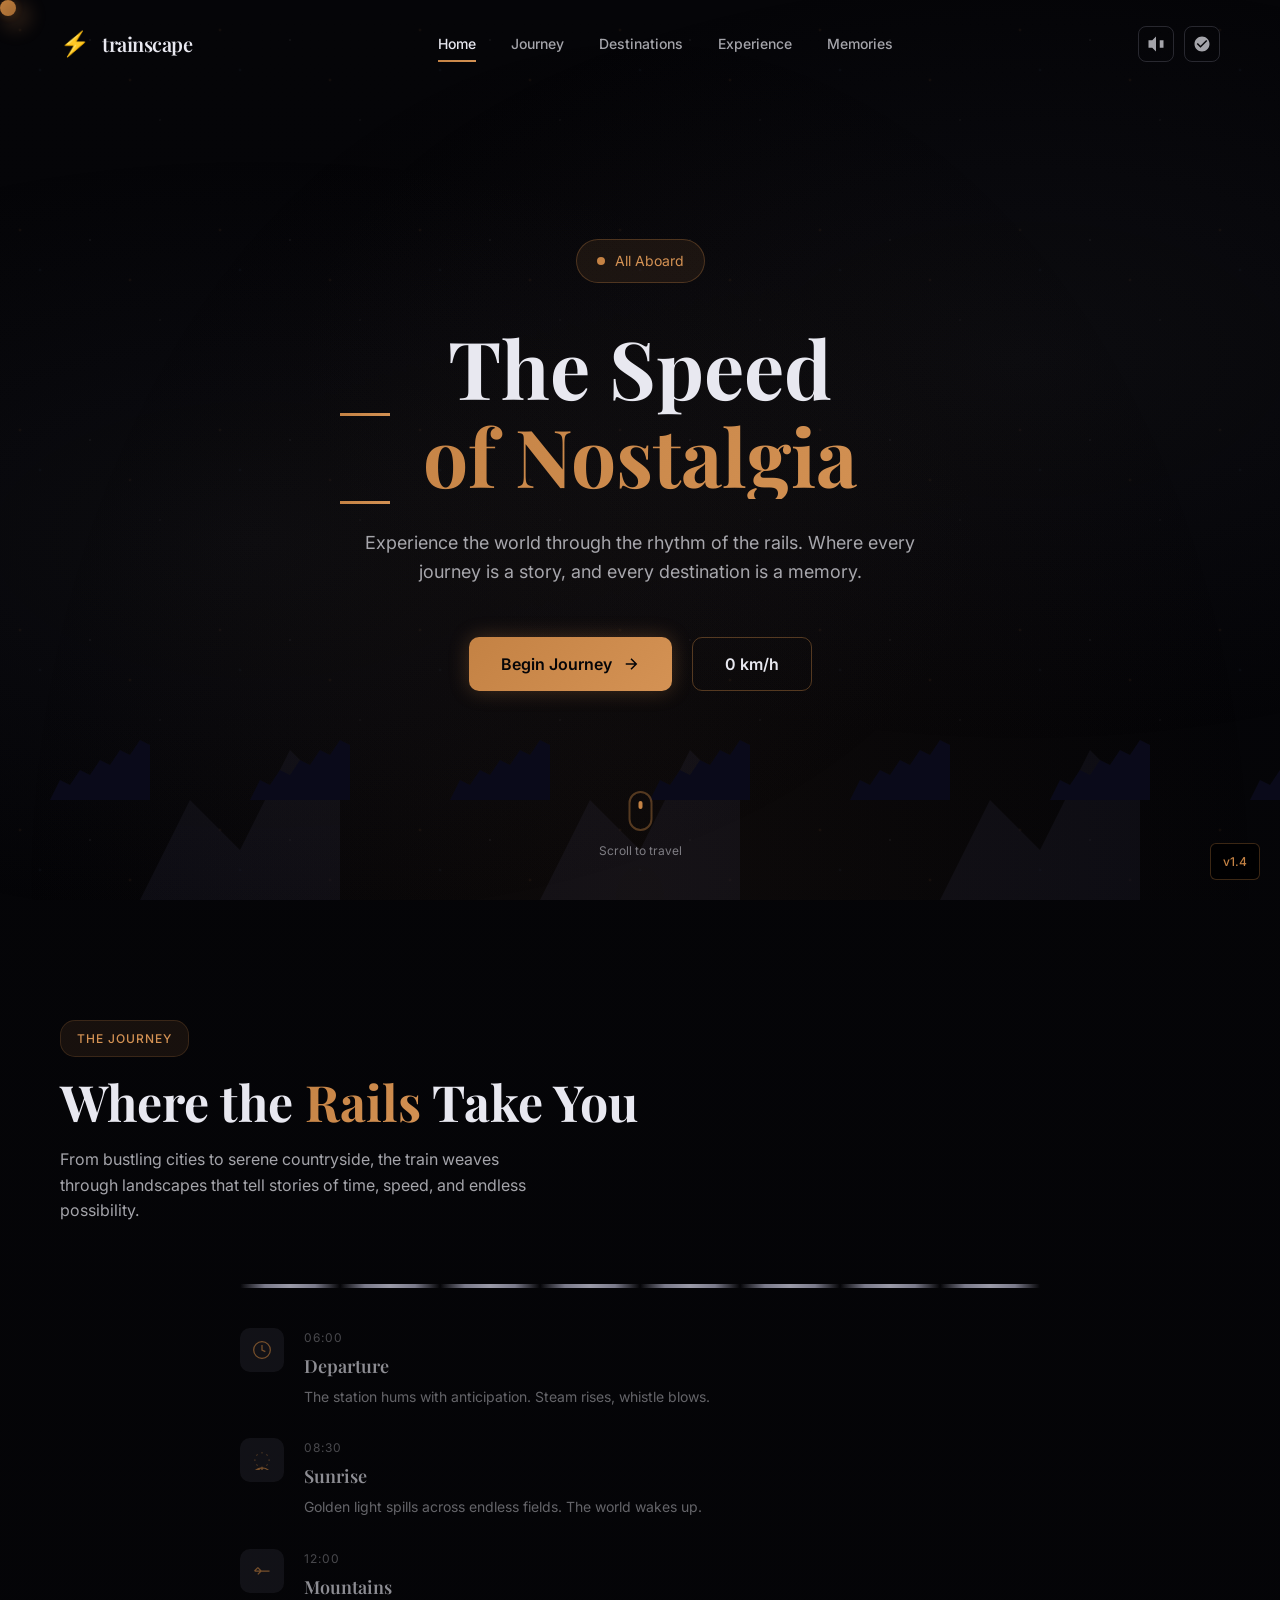
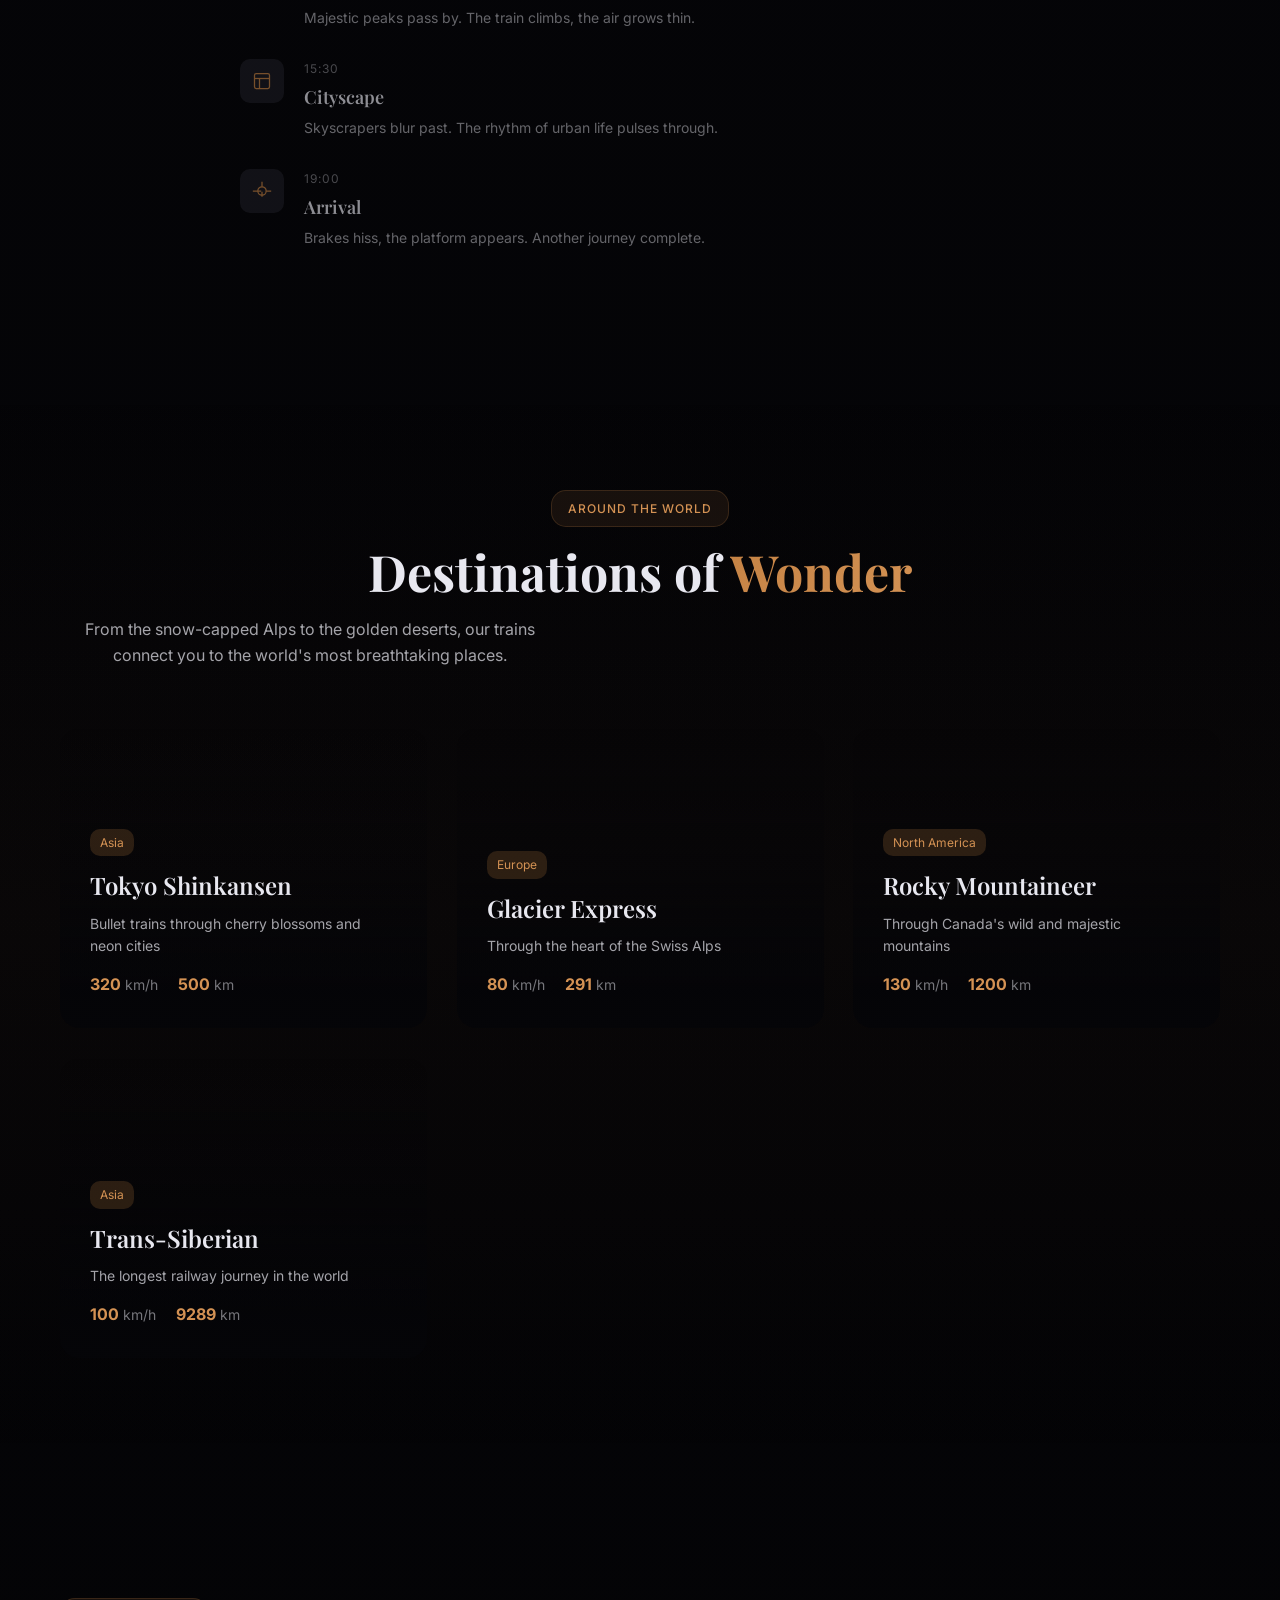
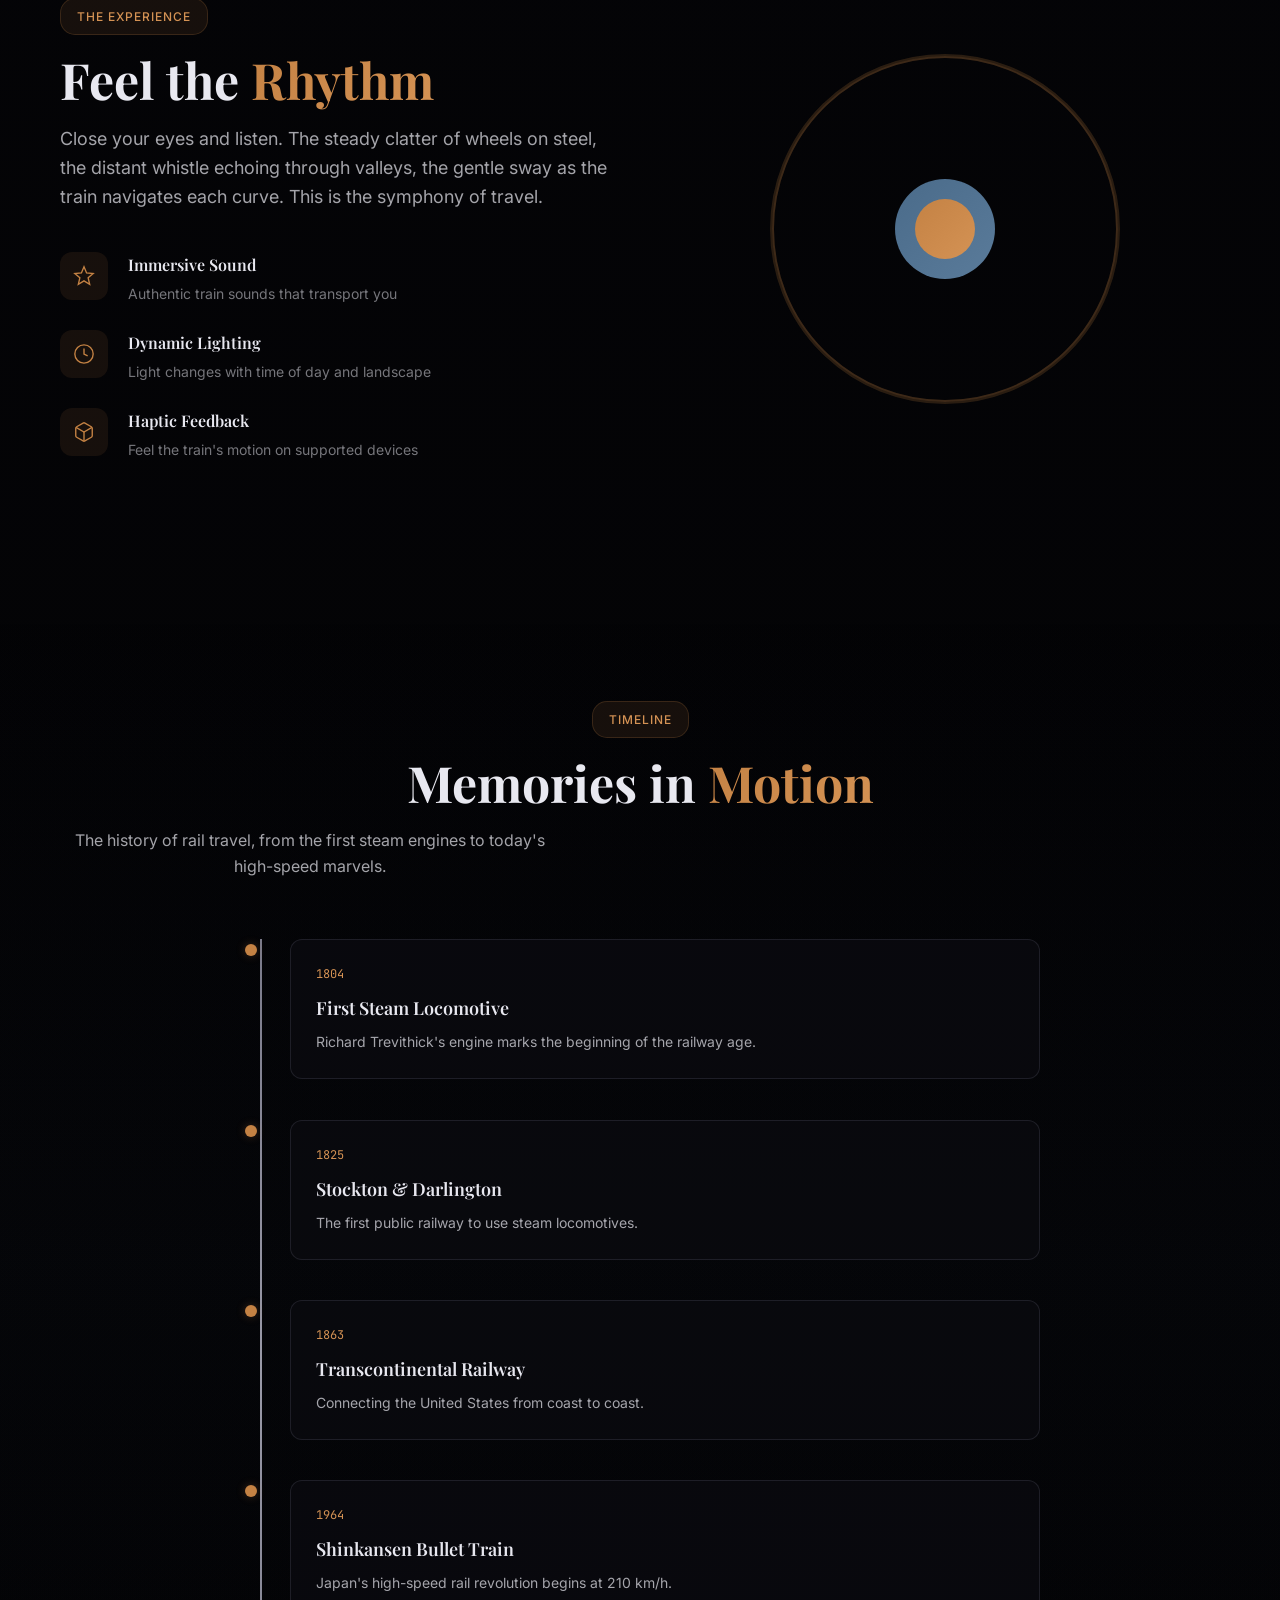
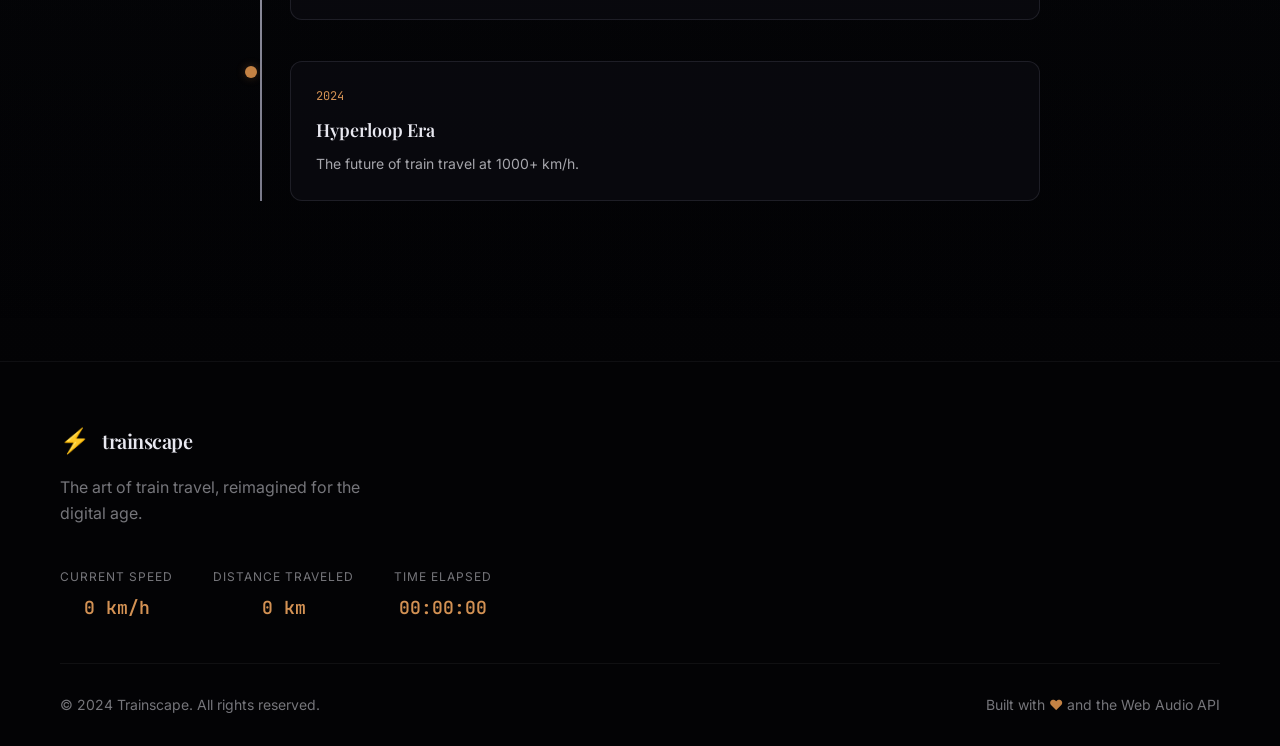
==== commit cb3825c2: "feat: Add version IDs to pages and fix perspective train visibility - Add version v1.4 badges to mai" ====
--- a/trainscape/index.html
+++ b/trainscape/index.html
@@ -6,12 +6,16 @@
     <title>Trainscape | The Speed of Nostalgia</title>
     <meta name="description" content="An artistic journey through speed and landscapes. Experience the nostalgic feeling of train travel around the world.">
     <meta name="theme-color" content="#0a0a1a">
+    <meta name="version" content="v1.4">
     <link rel="stylesheet" href="css/styles.css">
     <link href="https://fonts.googleapis.com/css2?family=Playfair+Display:wght@400;500;600;700&family=Inter:wght@300;400;500;600&family=JetBrains+Mono:wght@400;500&display=swap" rel="stylesheet">
     <!-- Preload for performance -->
     <link rel="preload" href="js/main.js" as="script">
 </head>
 <body>
+    <!-- Version Badge -->
+    <div class="version-badge">v1.4</div>
+
     <!-- Audio Context for Web Audio API -->
     <audio id="trainAmbient" loop>
         <source src="assets/sounds/train-ambient.mp3" type="audio/mpeg">
@@ -24,6 +28,9 @@
     </audio>
     <audio id="clickSound">
         <source src="assets/sounds/click.mp3" type="audio/wav">
+    </audio>
+    <audio id="whooshSound" preload="auto">
+        <source src="assets/sounds/whoosh.mp3" type="audio/mpeg">
     </audio>
 
     <!-- Parallax Layers Container -->
@@ -48,6 +55,16 @@
         
         <!-- Floating Particles -->
         <div id="particles" class="particles"></div>
+        
+        <!-- Perspective Train Effect: Dot on horizon → Approaches → Wagons pass by -->
+        <div class="perspective-train-container" id="perspectiveTrainContainer">
+            <div class="perspective-train" id="perspectiveTrain">
+                <!-- Engine -->
+                <div class="train-engine-perspective"></div>
+                <div class="train-headlight-perspective"></div>
+                <!-- Wagons (will be added by JavaScript for dynamic count) -->
+            </div>
+        </div>
     </div>
 
     <!-- Navigation -->
--- a/trainscape/css/styles.css
+++ b/trainscape/css/styles.css
@@ -4,7 +4,28 @@
  * 
  * Theme: Dark, moody, nostalgic with speed and landscape focus
  * Colors: Deep blacks, warm amber, cool blues, metallic silver
+ * Version: v1.4
  */
+
+/* ============================================
+   VERSION BADGE
+   ============================================ */
+.version-badge {
+    position: fixed;
+    bottom: 20px;
+    right: 20px;
+    background: rgba(0, 0, 0, 0.8);
+    color: var(--primary);
+    padding: 8px 12px;
+    border-radius: 6px;
+    font-family: 'Inter', sans-serif;
+    font-size: 12px;
+    font-weight: 500;
+    z-index: 1000;
+    border: 1px solid rgba(196, 130, 68, 0.3);
+    backdrop-filter: blur(10px);
+    pointer-events: none;
+}
 
 /* ============================================
    CSS CUSTOM PROPERTIES
@@ -205,7 +226,177 @@
         transparent 70%);
 }
 
-/* Track Container */
+/* ============================================
+   PERSPECTIVE TRAIN ANIMATION
+   Effect: Dot on horizon → Approaches → Wagons flash by
+   ============================================ */
+
+/* Container for perspective train */
+.perspective-train-container {
+    position: fixed;
+    top: 0;
+    left: 0;
+    width: 100%;
+    height: 100%;
+    pointer-events: none;
+    z-index: 30;
+    overflow: hidden;
+    perspective: 1000px;
+}
+
+/* The train with perspective */
+.perspective-train {
+    position: absolute;
+    top: 50%;
+    left: 50%;
+    transform: translate(-50%, -50%) scale(0.1);
+    opacity: 0;
+    transition: none;
+    display: flex;
+    align-items: center;
+    gap: 0;
+}
+
+/* Train engine */
+.train-engine-perspective {
+    width: 80px;
+    height: 40px;
+    background: linear-gradient(135deg, var(--primary) 0%, var(--primary-light) 100%);
+    border-radius: 10px 10px 0 0;
+    position: relative;
+    box-shadow: 0 0 20px var(--primary-glow);
+}
+
+.train-engine-perspective::before {
+    content: '';
+    position: absolute;
+    top: 5px;
+    left: 10px;
+    width: 15px;
+    height: 15px;
+    background: var(--primary-light);
+    border-radius: 50%;
+    box-shadow: 0 0 10px var(--primary-glow);
+}
+
+.train-engine-perspective::after {
+    content: '';
+    position: absolute;
+    top: 5px;
+    left: 35px;
+    width: 15px;
+    height: 15px;
+    background: var(--primary-light);
+    border-radius: 50%;
+    box-shadow: 0 0 10px var(--primary-glow);
+}
+
+/* Train headlight */
+.train-headlight-perspective {
+    position: absolute;
+    top: 50%;
+    right: -25px;
+    width: 20px;
+    height: 20px;
+    transform: translateY(-50%);
+    background: radial-gradient(
+        circle,
+        var(--primary-light) 0%,
+        var(--primary) 50%,
+        transparent 100%
+    );
+    border-radius: 50%;
+    box-shadow: 0 0 30px var(--primary-glow);
+}
+
+/* Train wagon/carriage */
+.train-wagon {
+    width: 60px;
+    height: 35px;
+    background: var(--metallic-dark);
+    border-radius: 5px 5px 0 0;
+    border: 1px solid var(--metallic);
+    position: relative;
+}
+
+.train-wagon::before {
+    content: '';
+    position: absolute;
+    top: 50%;
+    left: 10%;
+    width: 40%;
+    height: 60%;
+    transform: translateY(-50%);
+    background: repeating-linear-gradient(
+        90deg,
+        transparent 0px,
+        rgba(200, 200, 200, 0.3) 6px,
+        rgba(200, 200, 200, 0.3) 8px,
+        transparent 12px
+    );
+    border-radius: 3px;
+}
+
+/* Animation: Three phases */
+/* Phase 1: Dot on horizon (0-20%) */
+/* Phase 2: Approaching - grow in size (20-50%) */
+/* Phase 3: Passing by - wagons flash sequentially (50-100%) */
+
+@keyframes train-perspective {
+    /* Phase 1: Dot on horizon (far away) */
+    0% {
+        transform: translate(-50%, -50%) scale(0.1);
+        opacity: 0;
+    }
+    10% {
+        transform: translate(-50%, -50%) scale(0.1);
+        opacity: 0.5;
+    }
+    /* Phase 2: Approaching - grow rapidly */
+    20% {
+        transform: translate(-50%, -50%) scale(0.1);
+        opacity: 0.8;
+    }
+    30% {
+        transform: translate(-50%, -50%) scale(0.5);
+        opacity: 0.9;
+    }
+    40% {
+        transform: translate(-50%, -50%) scale(1);
+        opacity: 1;
+    }
+    50% {
+        transform: translate(-50%, -50%) scale(1.2);
+        opacity: 1;
+    }
+    /* Phase 3: Passing by - move left to right */
+    60% {
+        transform: translate(-150%, -50%) scale(1.2);
+        opacity: 1;
+    }
+    70% {
+        transform: translate(-250%, -50%) scale(1.2);
+        opacity: 0.9;
+    }
+    80% {
+        transform: translate(-350%, -50%) scale(1.2);
+        opacity: 0.7;
+    }
+    90% {
+        transform: translate(-450%, -50%) scale(1.2);
+        opacity: 0.5;
+    }
+    100% {
+        transform: translate(-550%, -50%) scale(1.2);
+        opacity: 0;
+    }
+}
+
+.perspective-train.animate {
+    animation: train-perspective 8s ease-out forwards;
+}
+
+/* Track Container - Hidden to show perspective train */
 .track-container {
     position: absolute;
     bottom: 0;
@@ -213,6 +404,7 @@
     width: 100%;
     height: 200px;
     z-index: 10;
+    display: none;
 }
 
 .track {
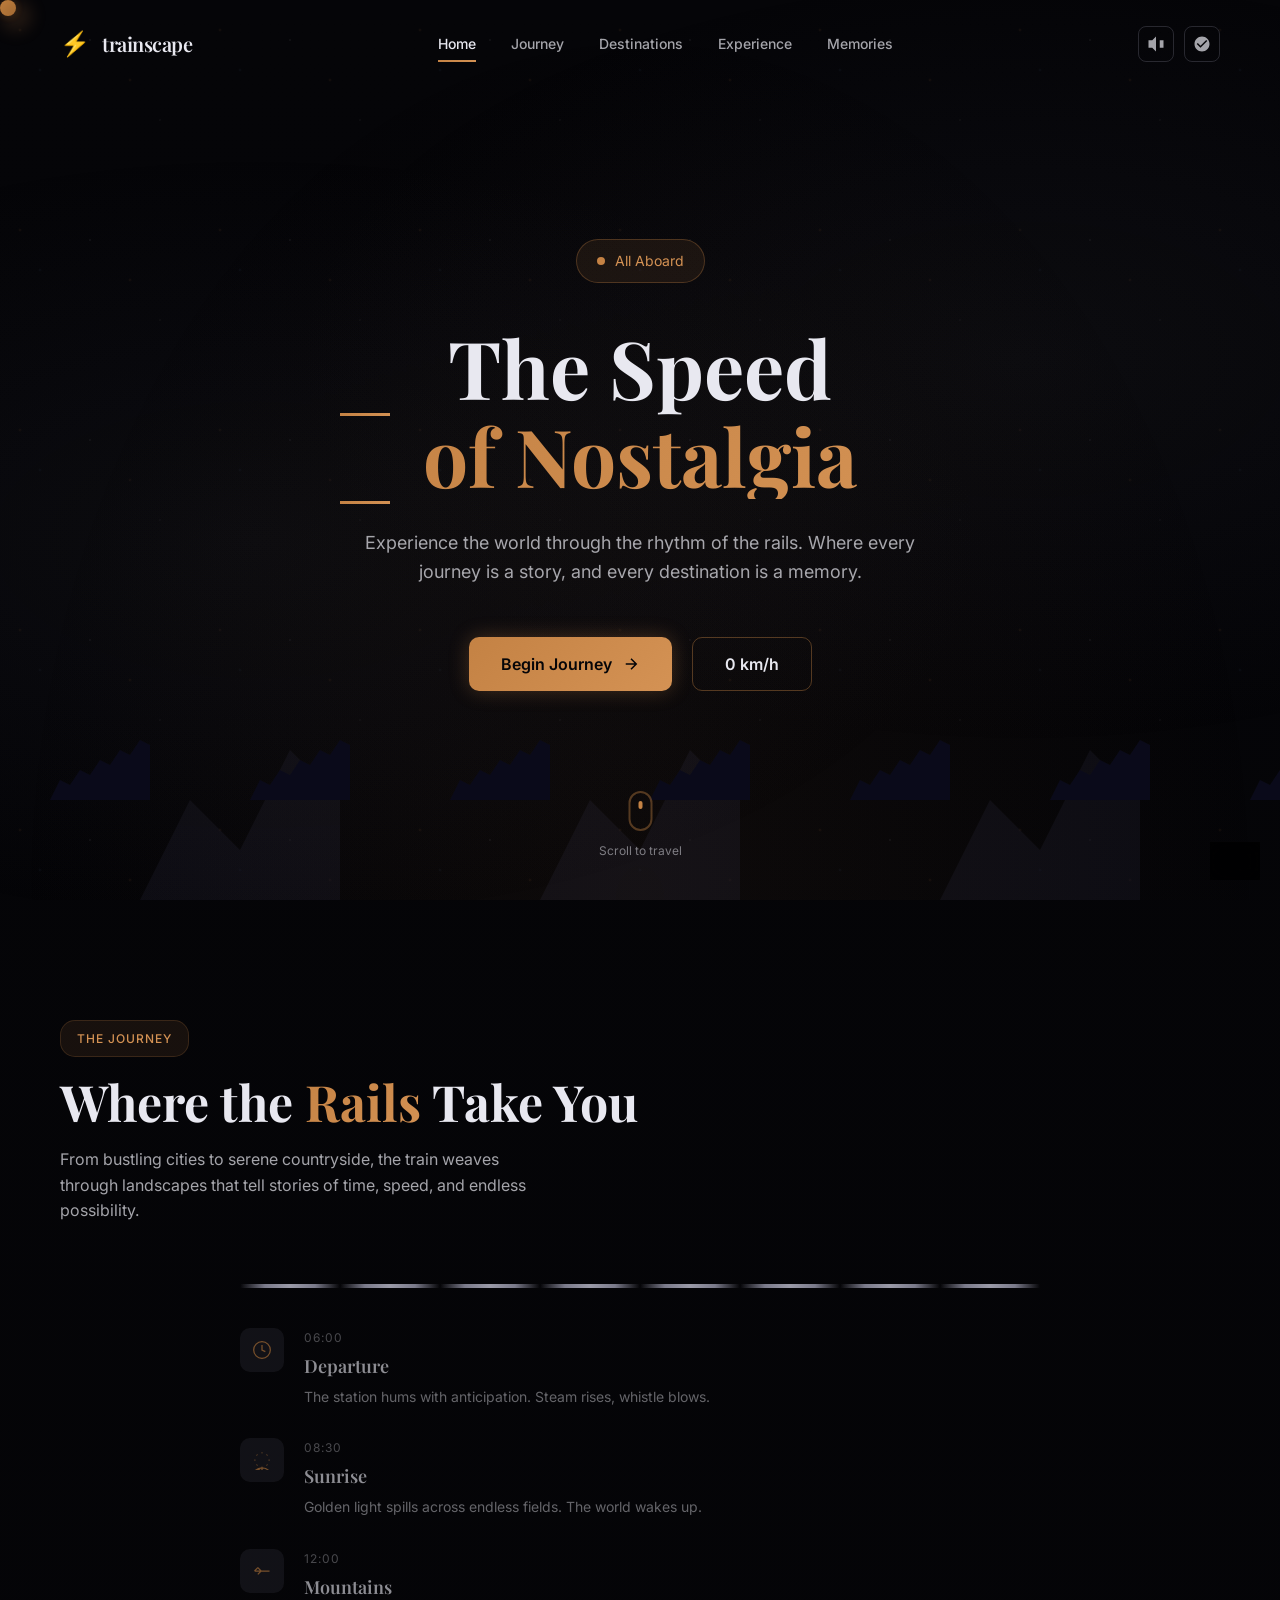
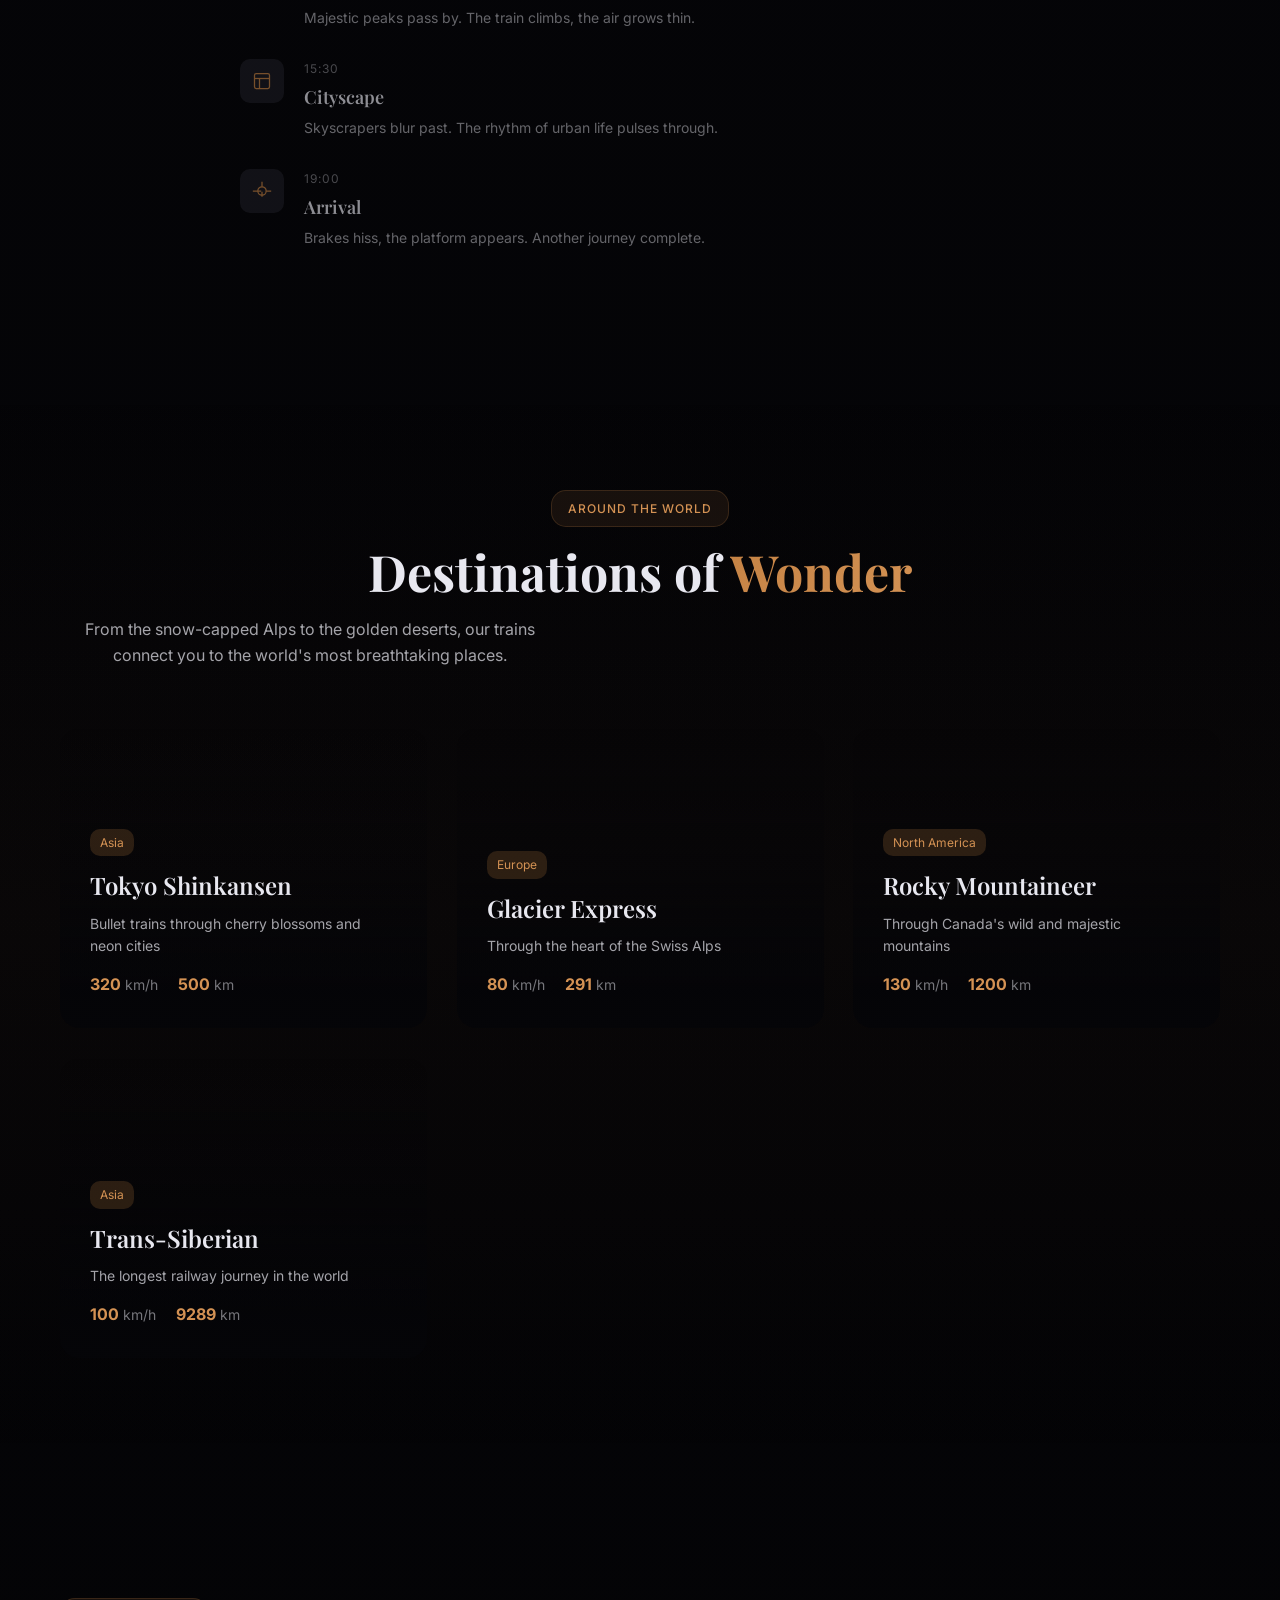
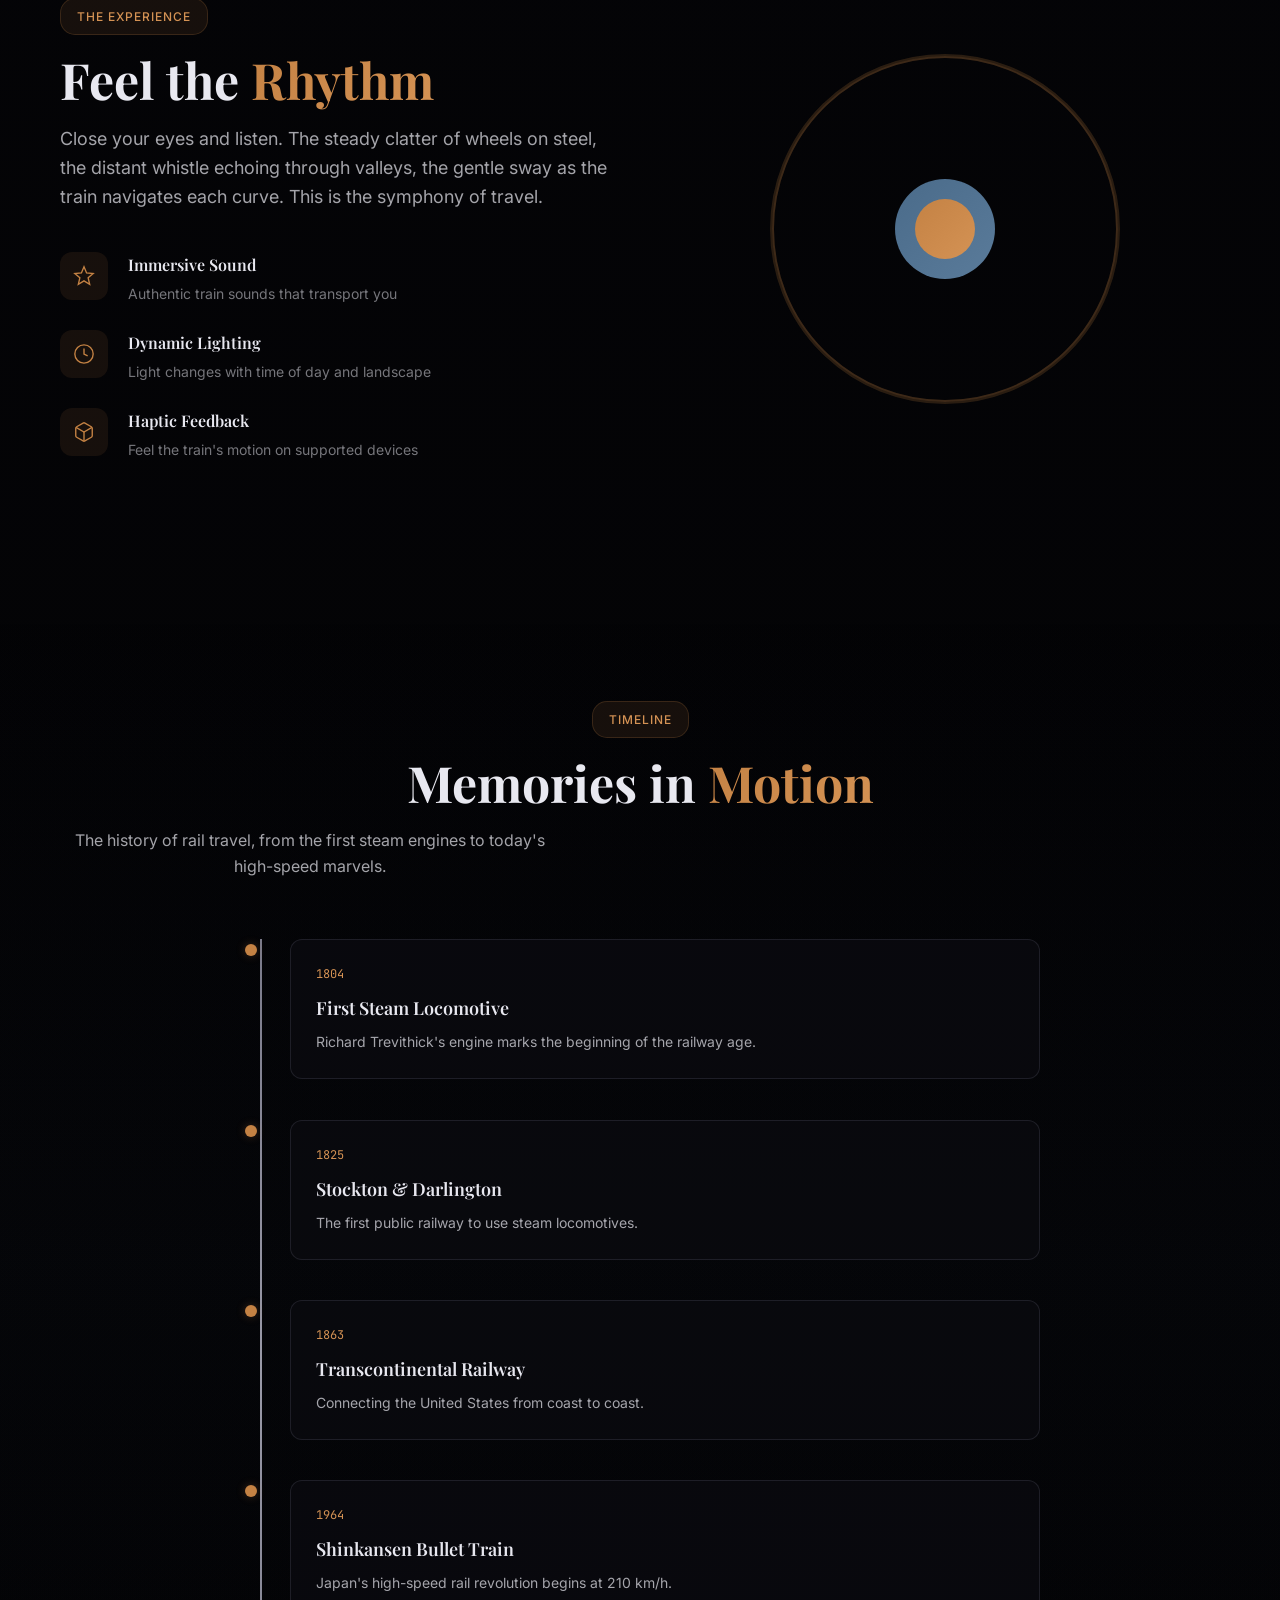
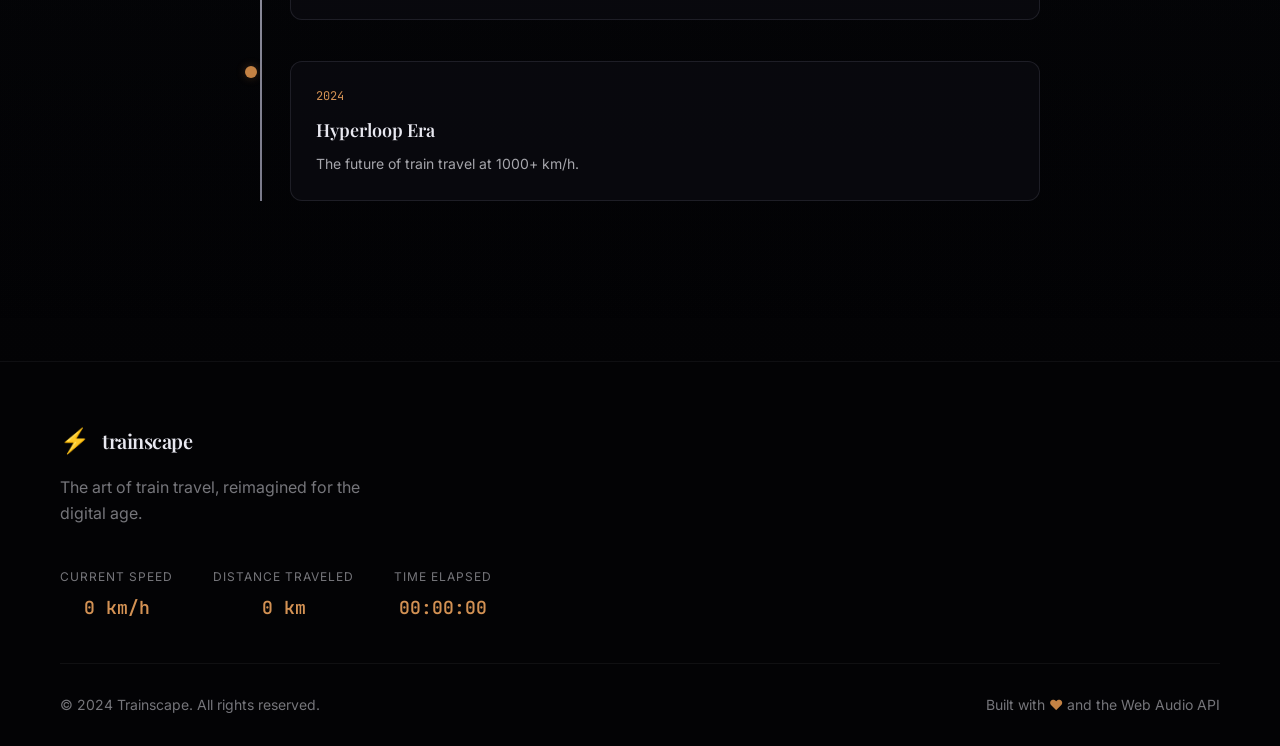
==== commit 2d652a38: "fix: Move perspective train outside parallax container and trigger immediately - Moved perspective-t" ====
--- a/trainscape/index.html
+++ b/trainscape/index.html
@@ -56,14 +56,15 @@
         <!-- Floating Particles -->
         <div id="particles" class="particles"></div>
         
-        <!-- Perspective Train Effect: Dot on horizon → Approaches → Wagons pass by -->
-        <div class="perspective-train-container" id="perspectiveTrainContainer">
-            <div class="perspective-train" id="perspectiveTrain">
-                <!-- Engine -->
-                <div class="train-engine-perspective"></div>
-                <div class="train-headlight-perspective"></div>
-                <!-- Wagons (will be added by JavaScript for dynamic count) -->
-            </div>
+    </div>
+
+    <!-- Perspective Train Effect: Dot on horizon → Approaches → Wagons pass by -->
+    <div class="perspective-train-container" id="perspectiveTrainContainer">
+        <div class="perspective-train" id="perspectiveTrain">
+            <!-- Engine -->
+            <div class="train-engine-perspective"></div>
+            <div class="train-headlight-perspective"></div>
+            <!-- Wagons (will be added by JavaScript for dynamic count) -->
         </div>
     </div>
 
--- a/trainscape/css/styles.css
+++ b/trainscape/css/styles.css
@@ -239,7 +239,7 @@
     width: 100%;
     height: 100%;
     pointer-events: none;
-    z-index: 30;
+    z-index: 50;
     overflow: hidden;
     perspective: 1000px;
 }
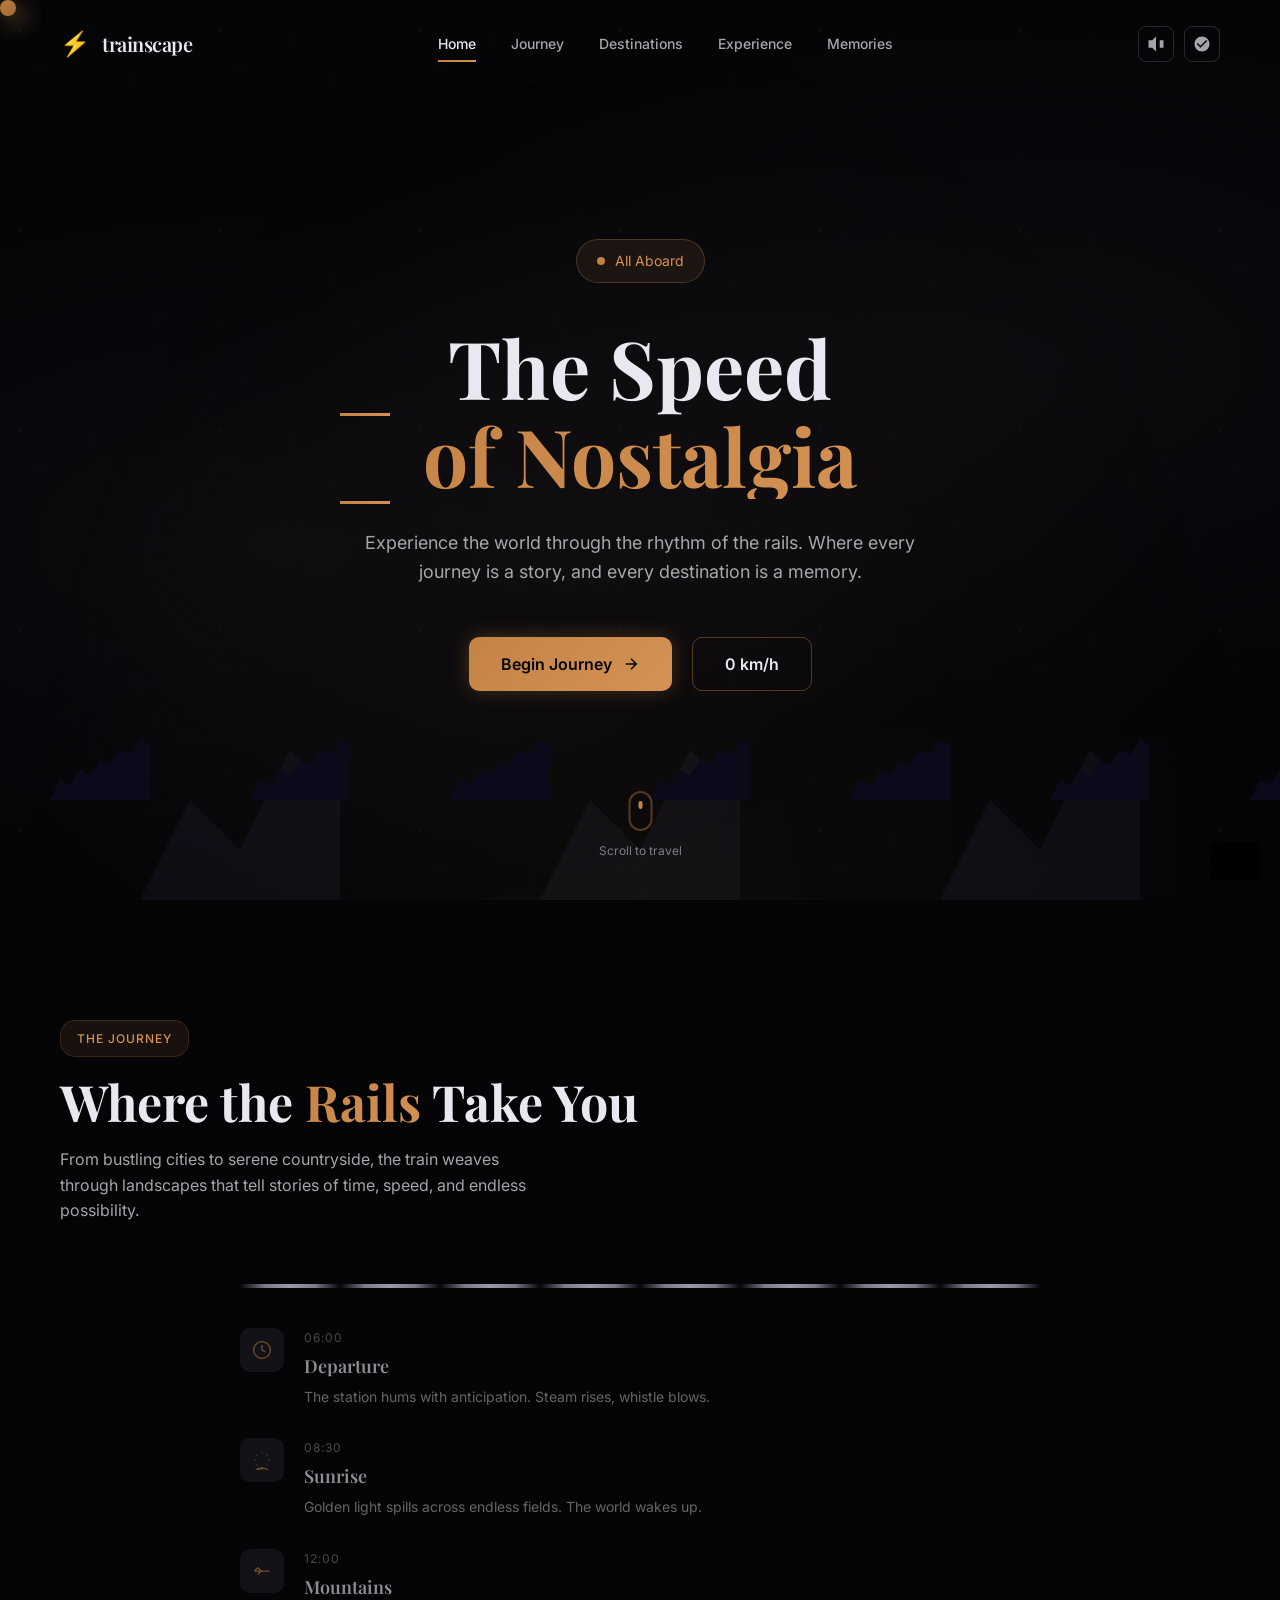
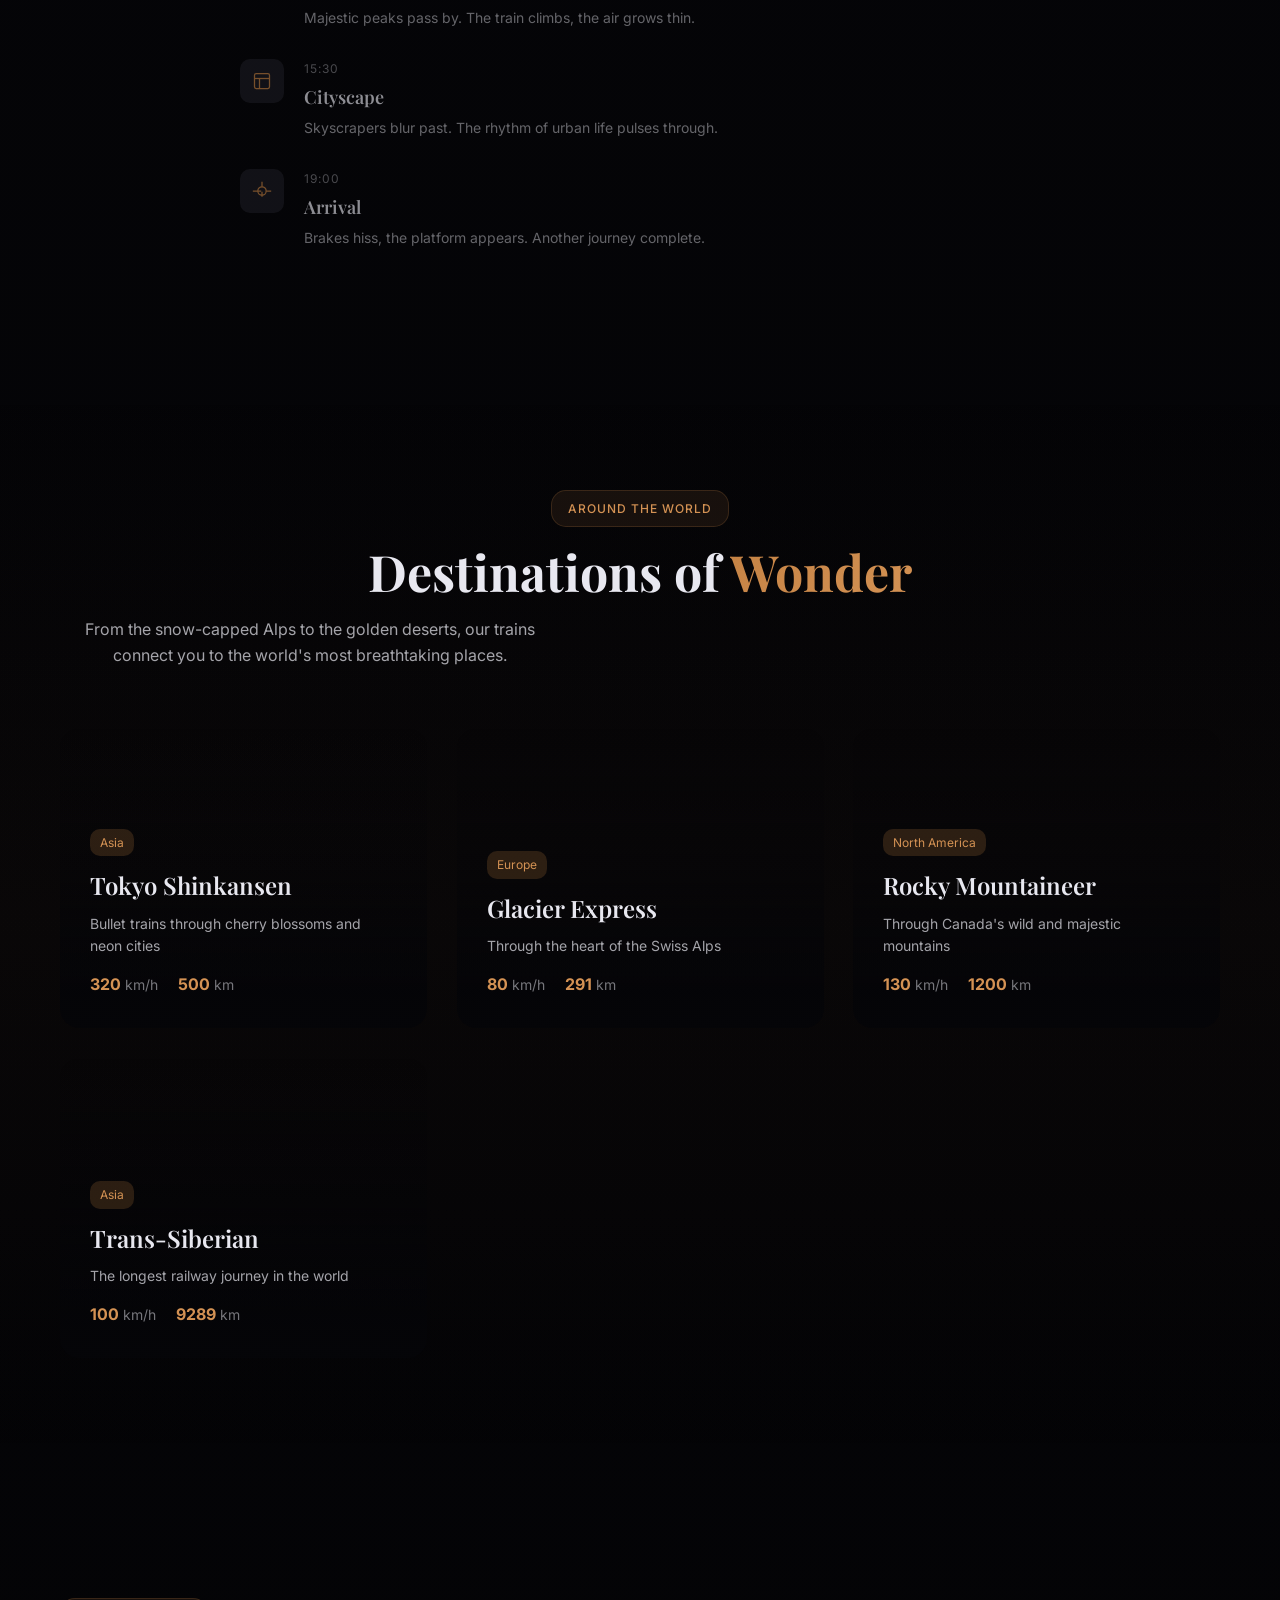
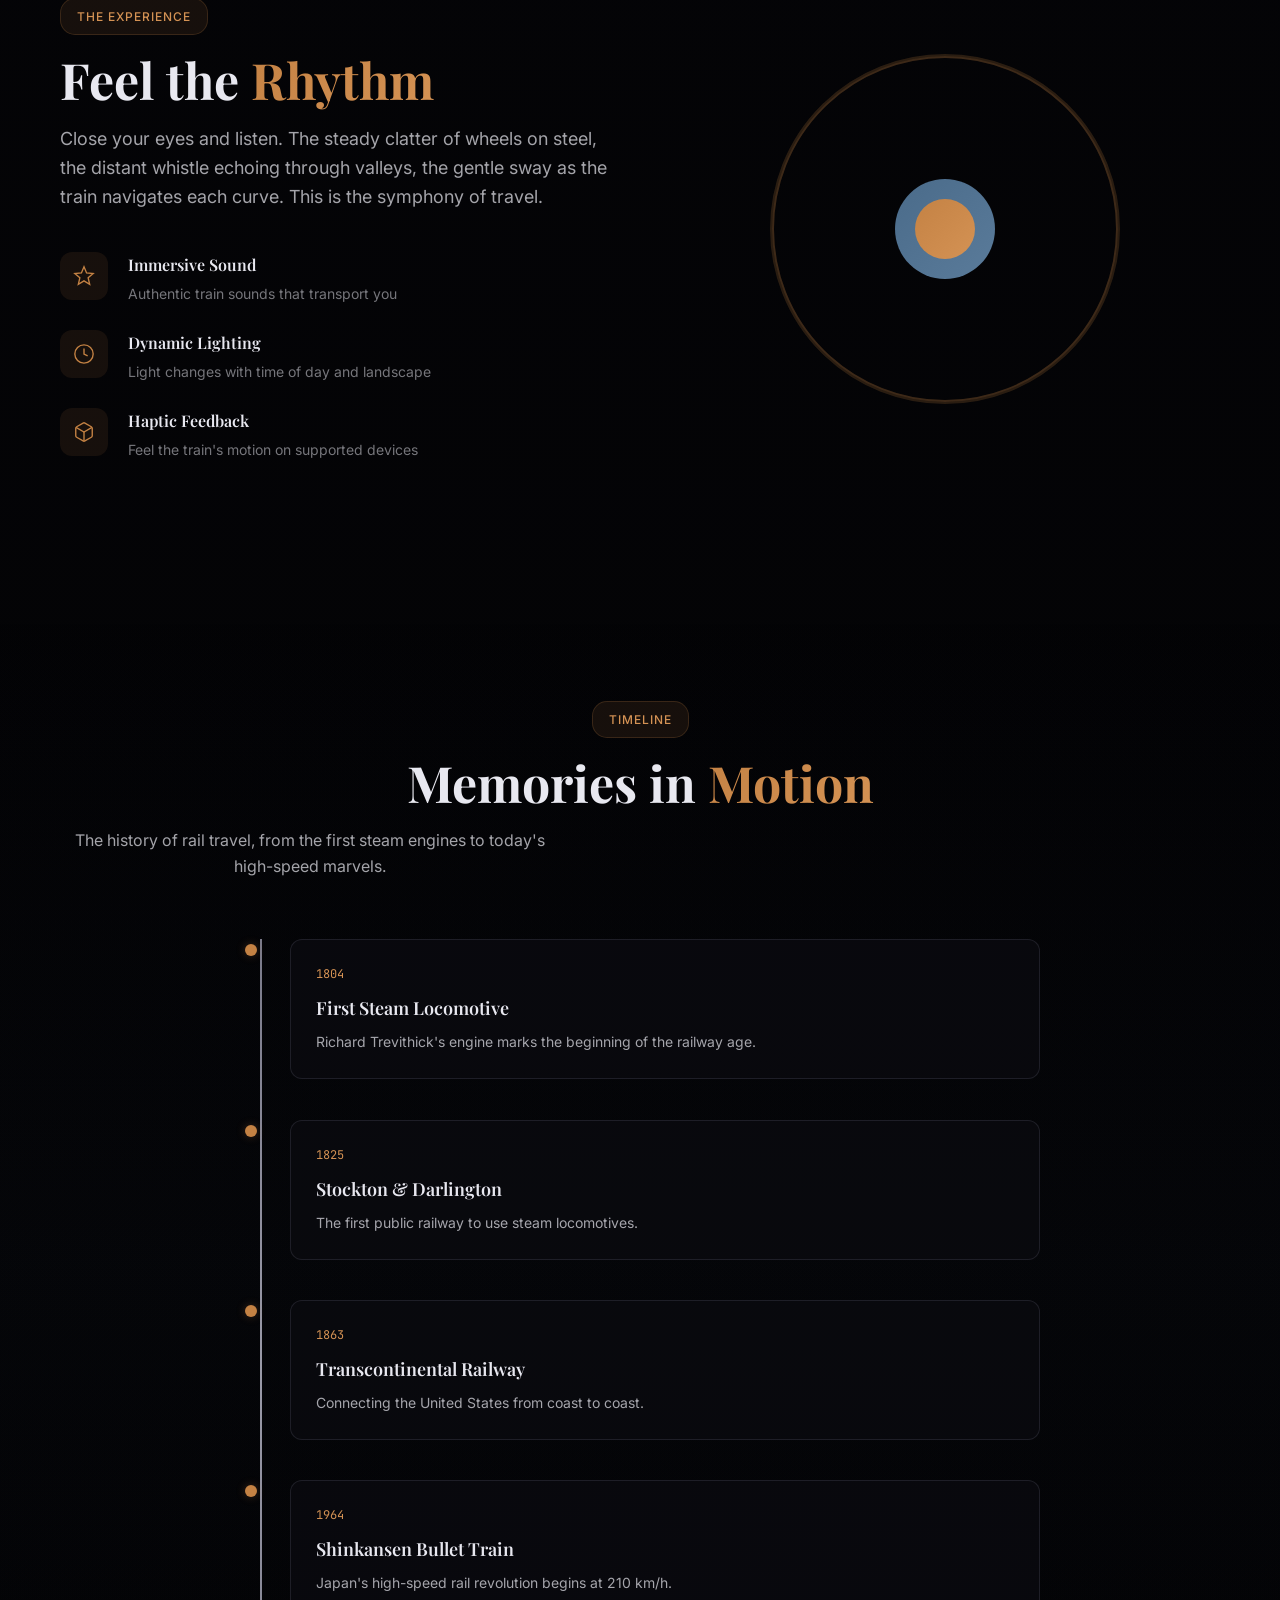
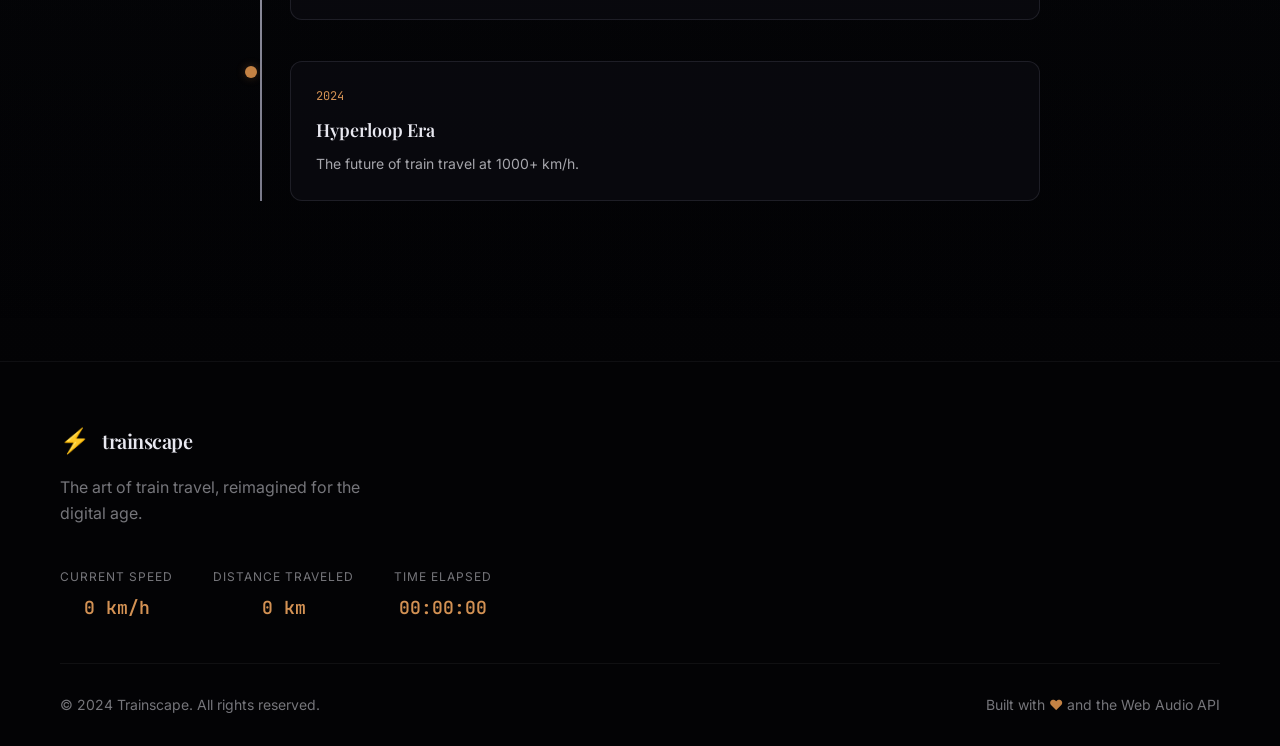
==== commit 38732788: "fix: Update version to v1.5 Co-authored-by: pofomodr <pofomodr@users.noreply.github.com>" ====
--- a/trainscape/index.html
+++ b/trainscape/index.html
@@ -6,7 +6,7 @@
     <title>Trainscape | The Speed of Nostalgia</title>
     <meta name="description" content="An artistic journey through speed and landscapes. Experience the nostalgic feeling of train travel around the world.">
     <meta name="theme-color" content="#0a0a1a">
-    <meta name="version" content="v1.4">
+    <meta name="version" content="v1.5">
     <link rel="stylesheet" href="css/styles.css">
     <link href="https://fonts.googleapis.com/css2?family=Playfair+Display:wght@400;500;600;700&family=Inter:wght@300;400;500;600&family=JetBrains+Mono:wght@400;500&display=swap" rel="stylesheet">
     <!-- Preload for performance -->
@@ -14,7 +14,7 @@
 </head>
 <body>
     <!-- Version Badge -->
-    <div class="version-badge">v1.4</div>
+    <div class="version-badge">v1.5</div>
 
     <!-- Audio Context for Web Audio API -->
     <audio id="trainAmbient" loop>
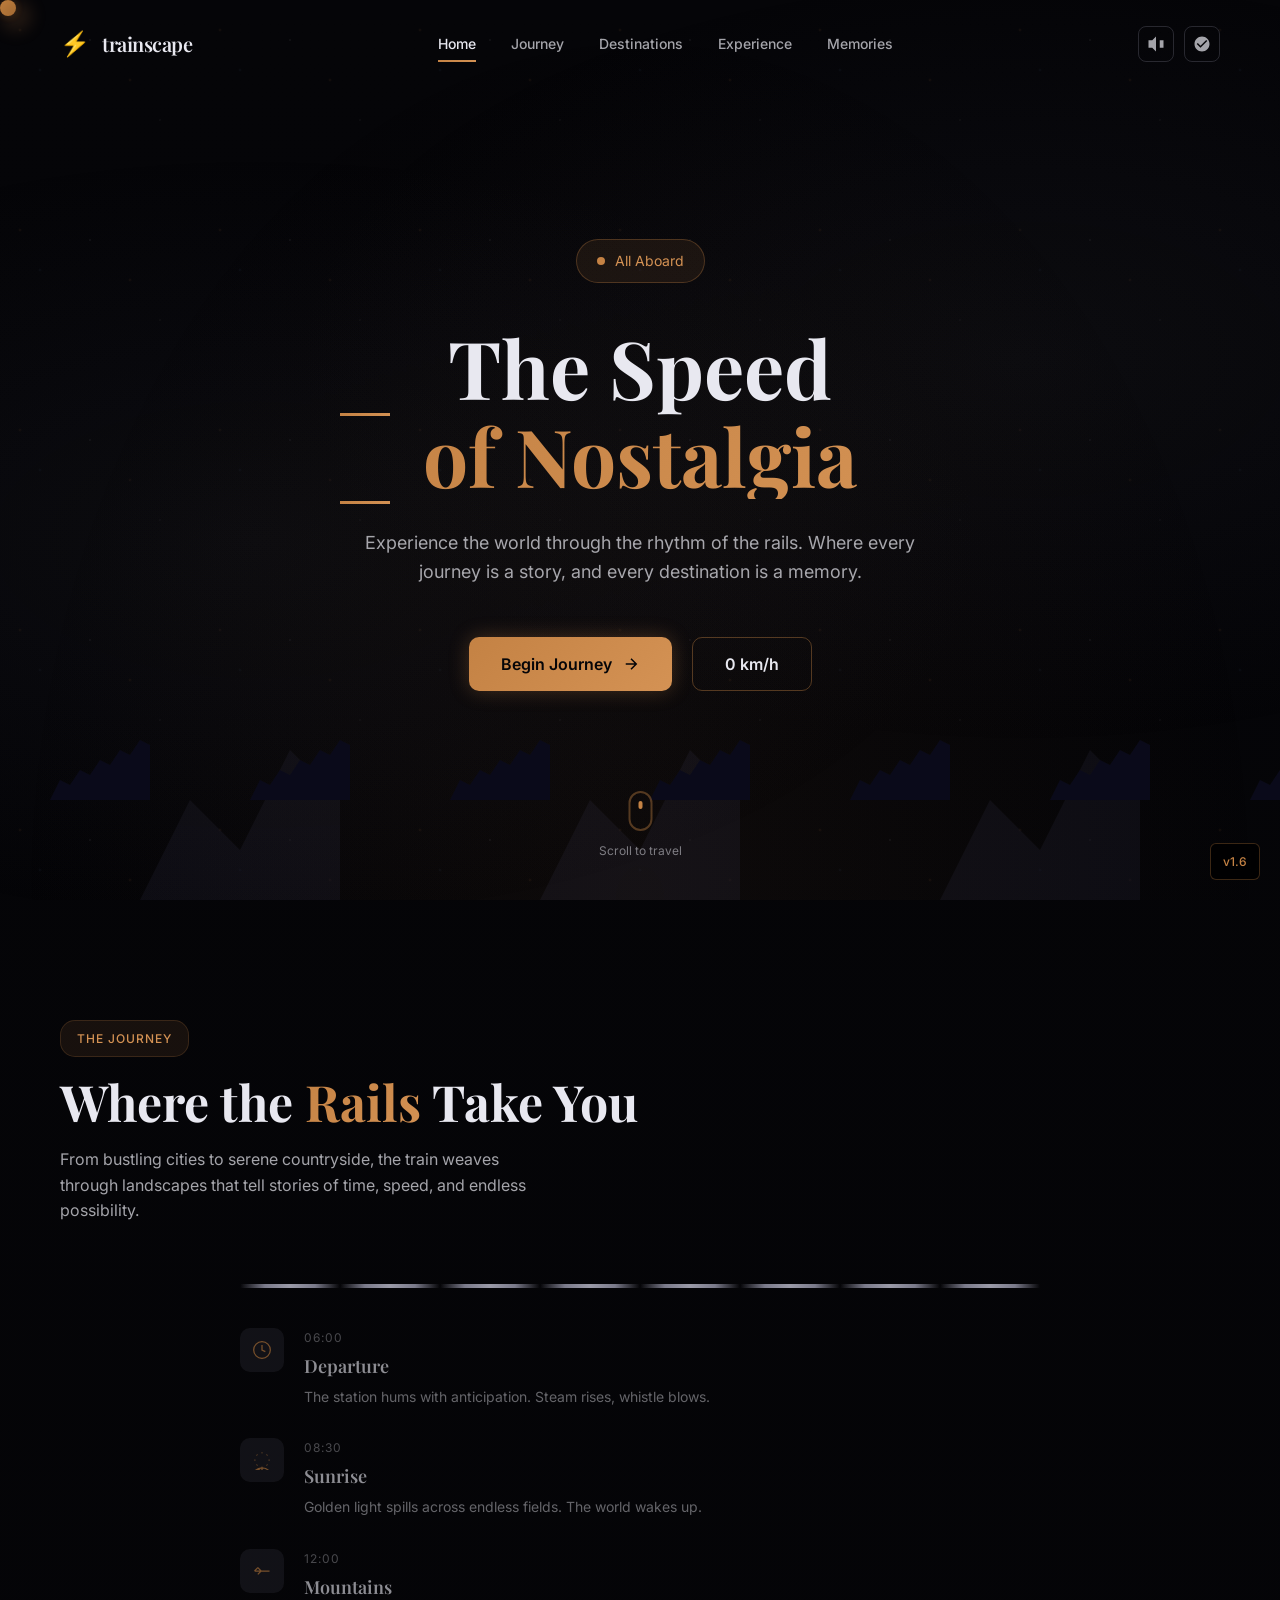
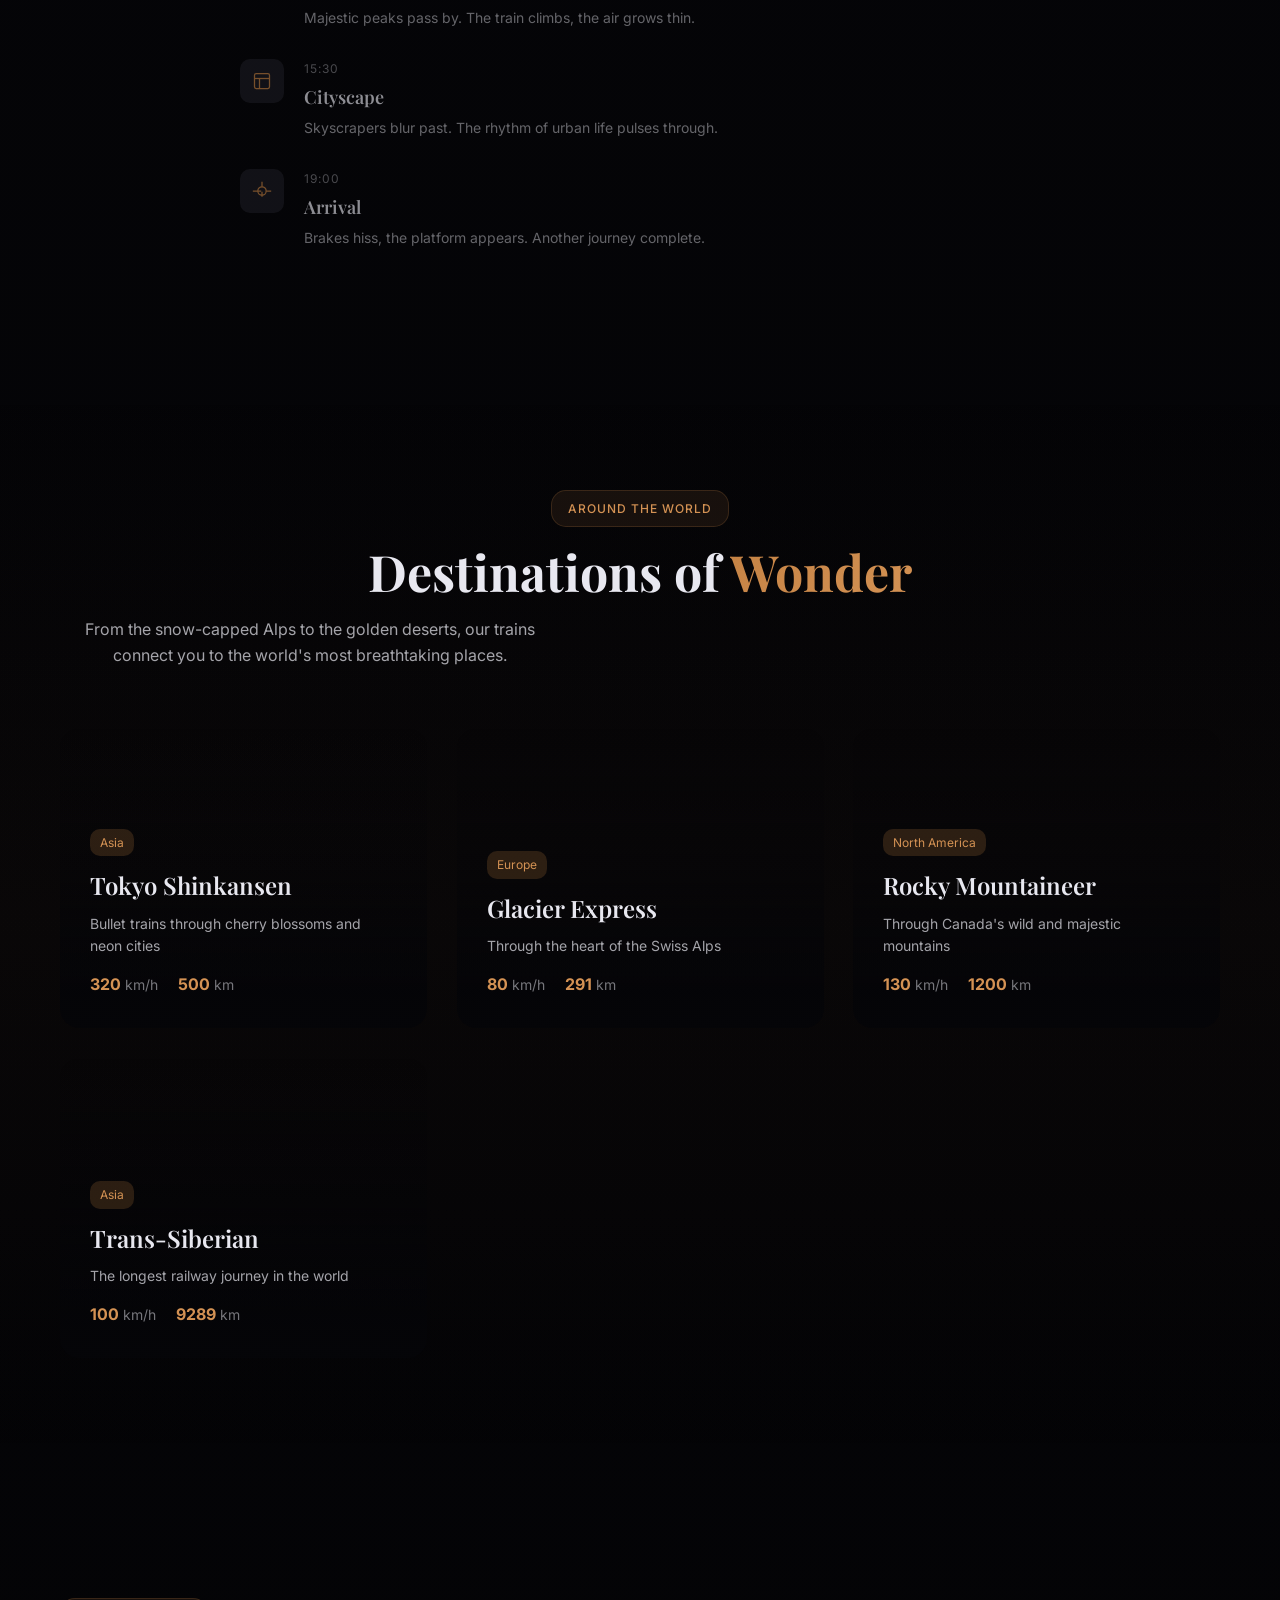
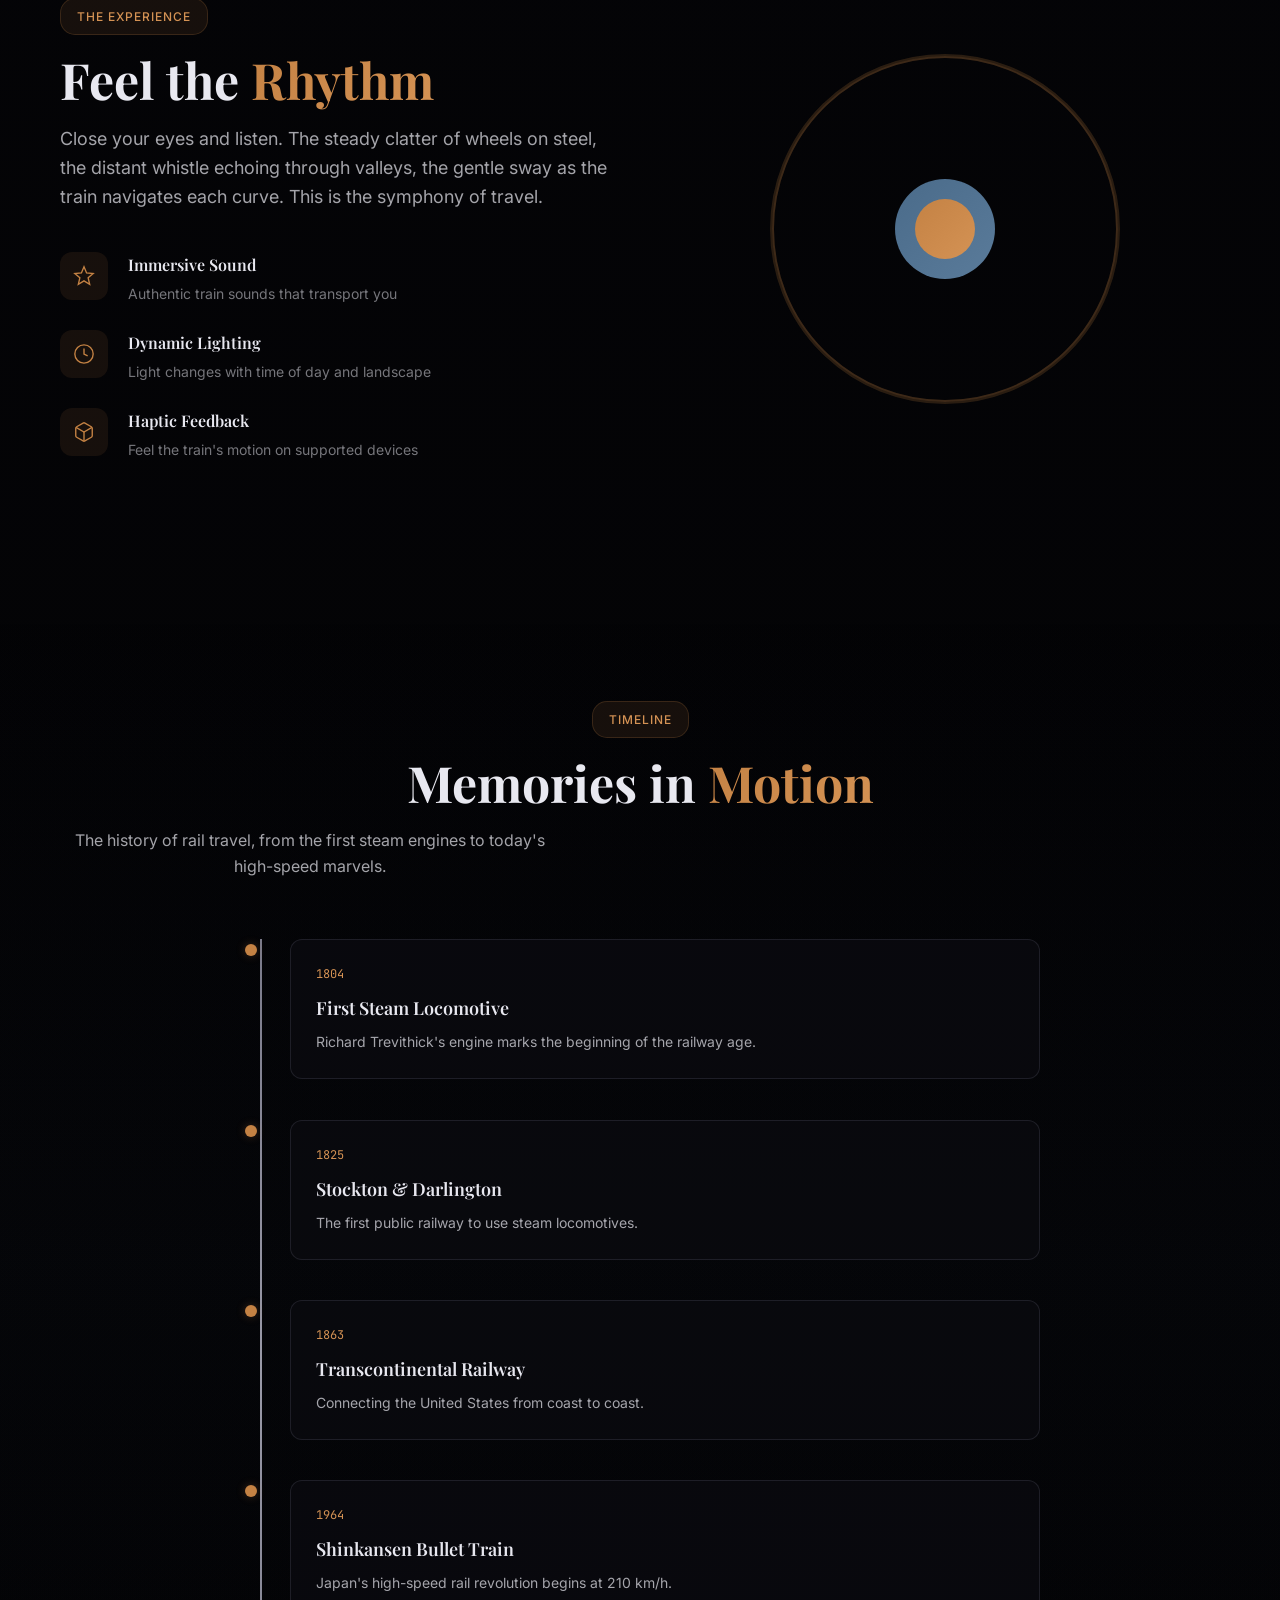
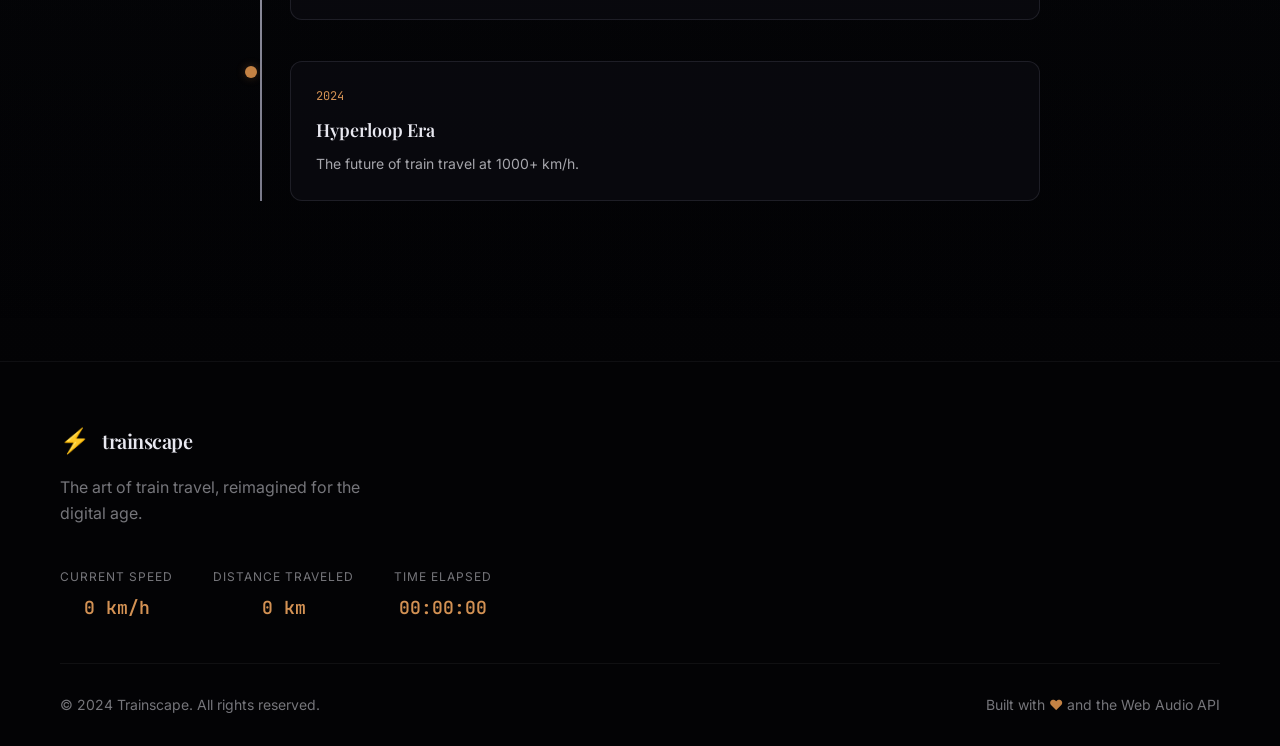
==== commit c56cae86: "fix: Update version to v1.6 with reduced motion fix Co-authored-by: pofomodr <pofomodr@users.noreply" ====
--- a/trainscape/index.html
+++ b/trainscape/index.html
@@ -6,7 +6,7 @@
     <title>Trainscape | The Speed of Nostalgia</title>
     <meta name="description" content="An artistic journey through speed and landscapes. Experience the nostalgic feeling of train travel around the world.">
     <meta name="theme-color" content="#0a0a1a">
-    <meta name="version" content="v1.5">
+    <meta name="version" content="v1.6">
     <link rel="stylesheet" href="css/styles.css">
     <link href="https://fonts.googleapis.com/css2?family=Playfair+Display:wght@400;500;600;700&family=Inter:wght@300;400;500;600&family=JetBrains+Mono:wght@400;500&display=swap" rel="stylesheet">
     <!-- Preload for performance -->
@@ -14,7 +14,7 @@
 </head>
 <body>
     <!-- Version Badge -->
-    <div class="version-badge">v1.5</div>
+    <div class="version-badge">v1.6</div>
 
     <!-- Audio Context for Web Audio API -->
     <audio id="trainAmbient" loop>
--- a/trainscape/css/styles.css
+++ b/trainscape/css/styles.css
@@ -265,6 +265,7 @@
     border-radius: 10px 10px 0 0;
     position: relative;
     box-shadow: 0 0 20px var(--primary-glow);
+    border: 2px solid var(--primary-light);
 }
 
 .train-engine-perspective::before {
@@ -1883,6 +1884,16 @@
     .train-smoke {
         display: none !important;
     }
+    
+    /* Keep perspective train animation working even with reduced motion */
+    .perspective-train,
+    .perspective-train *,
+    .perspective-train::before,
+    .perspective-train::after {
+        animation-duration: 8s !important;
+        animation-iteration-count: infinite !important;
+        transition-duration: initial !important;
+    }
 }
 
 /* ============================================
